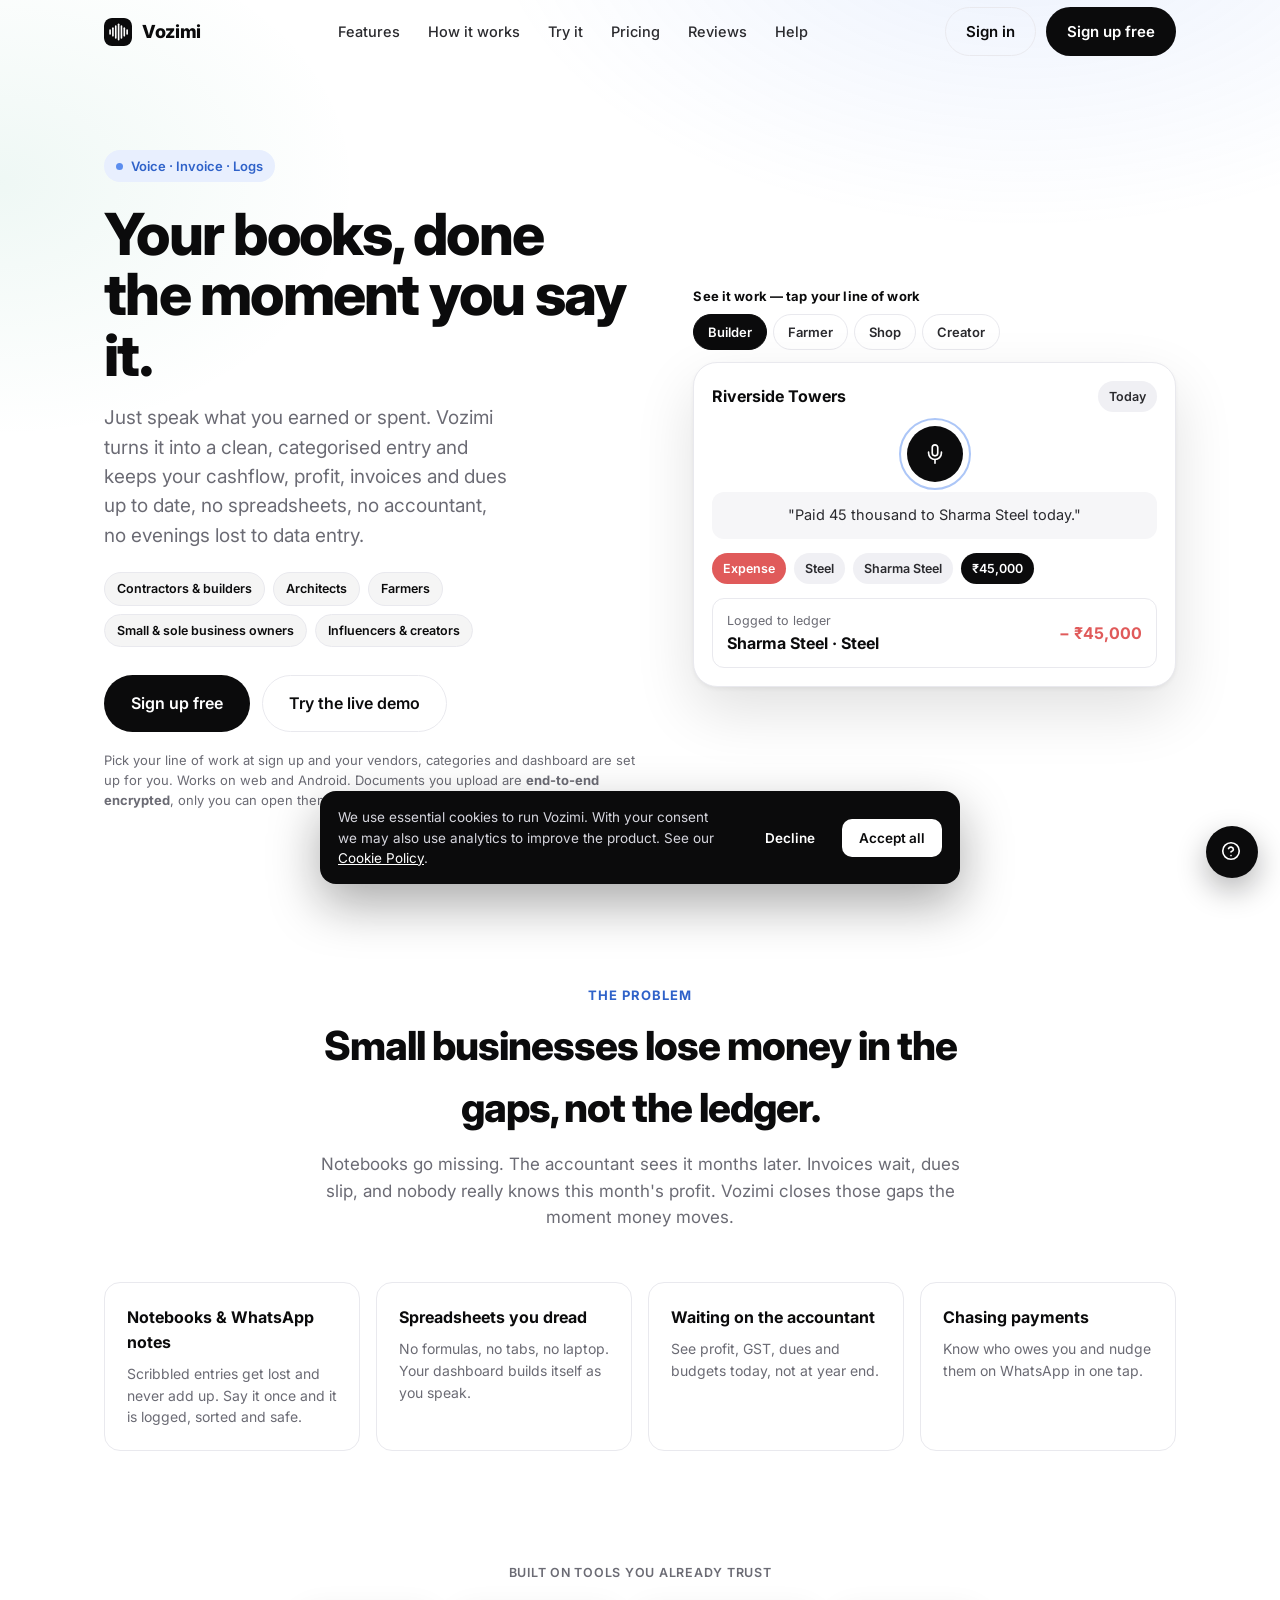
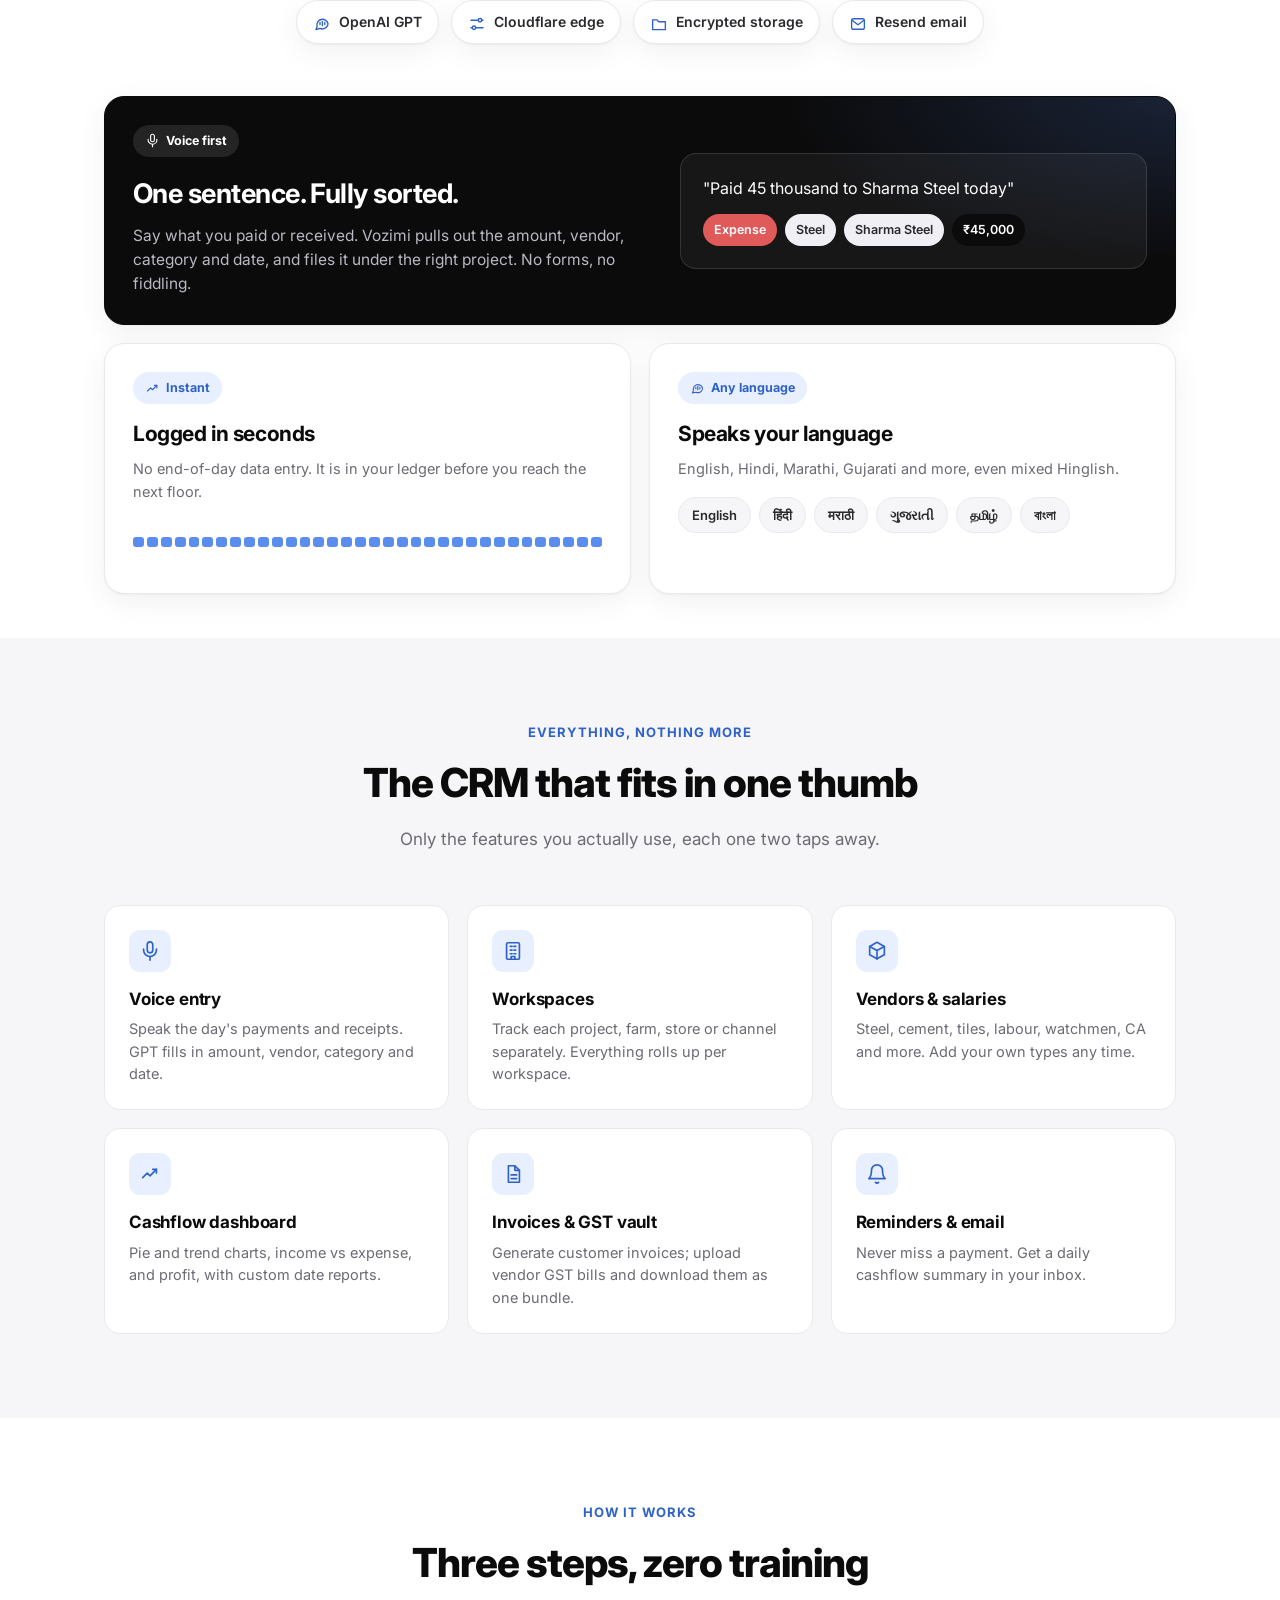
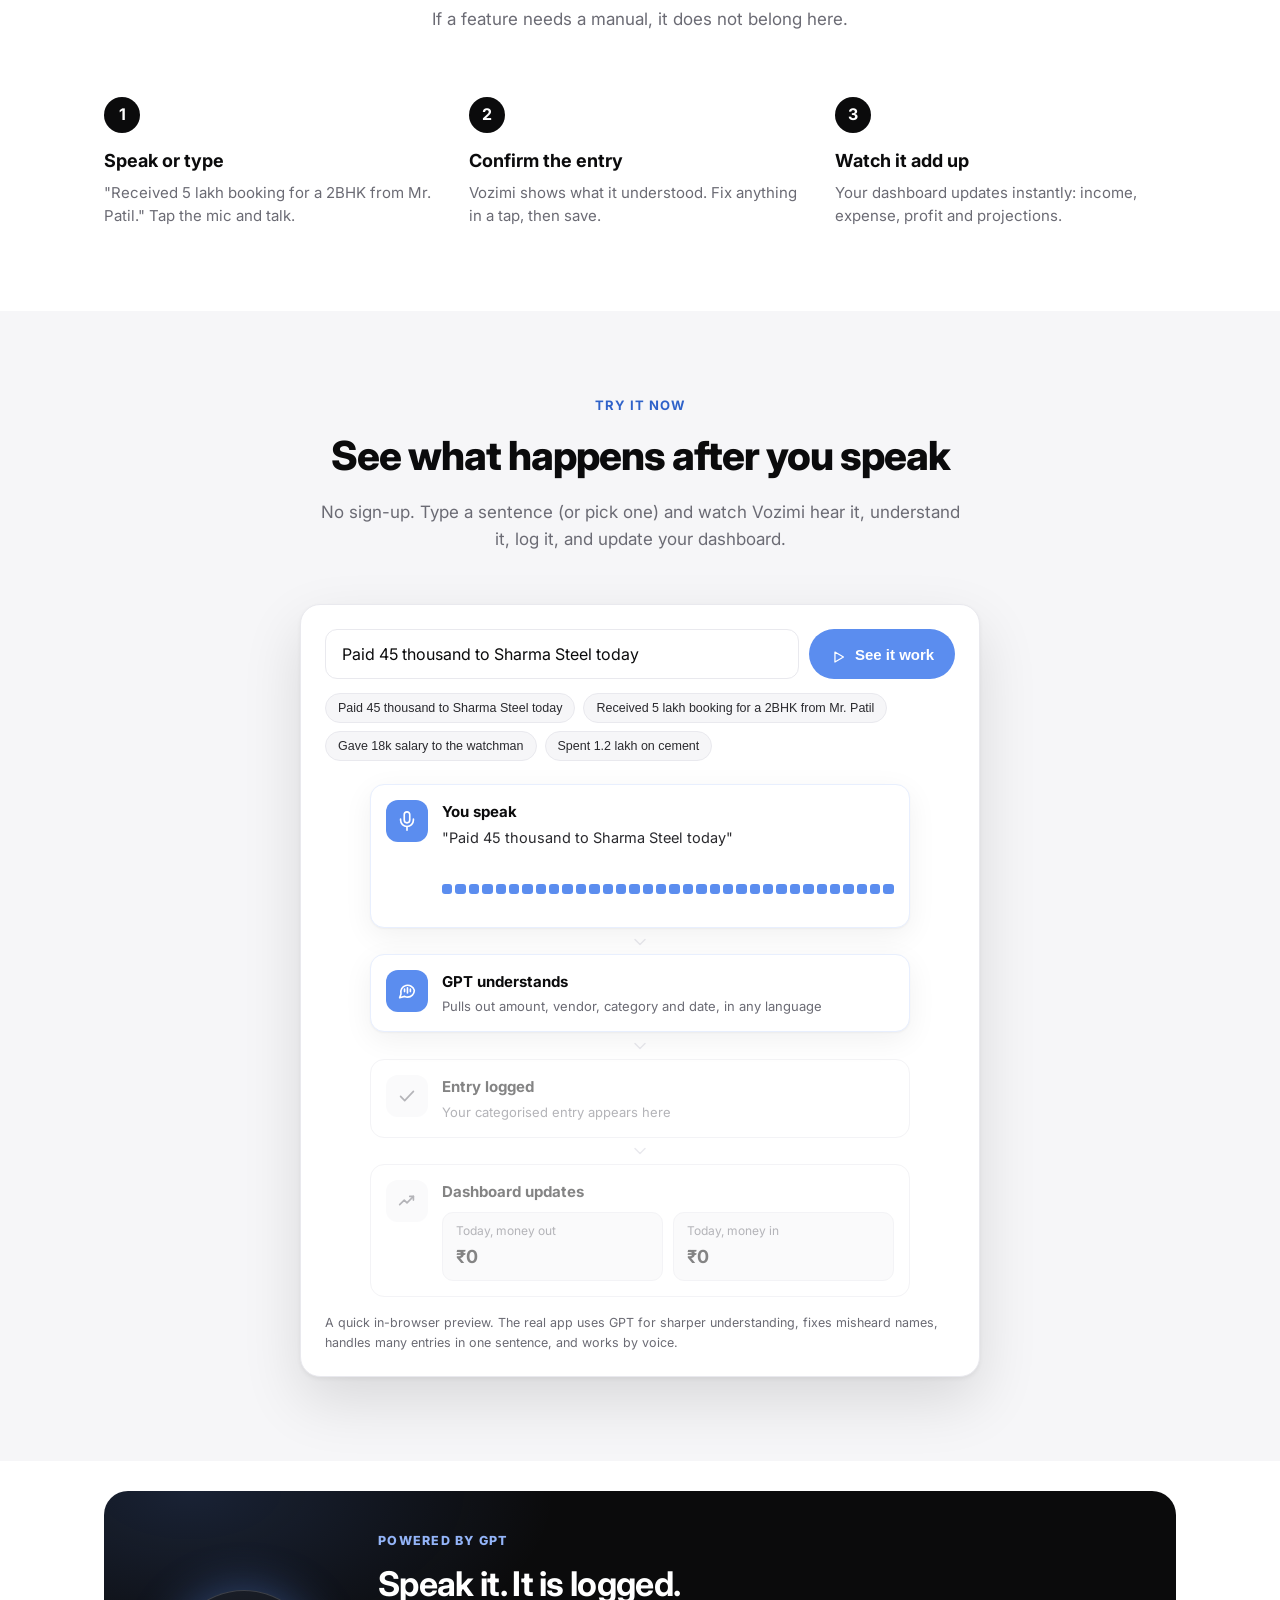
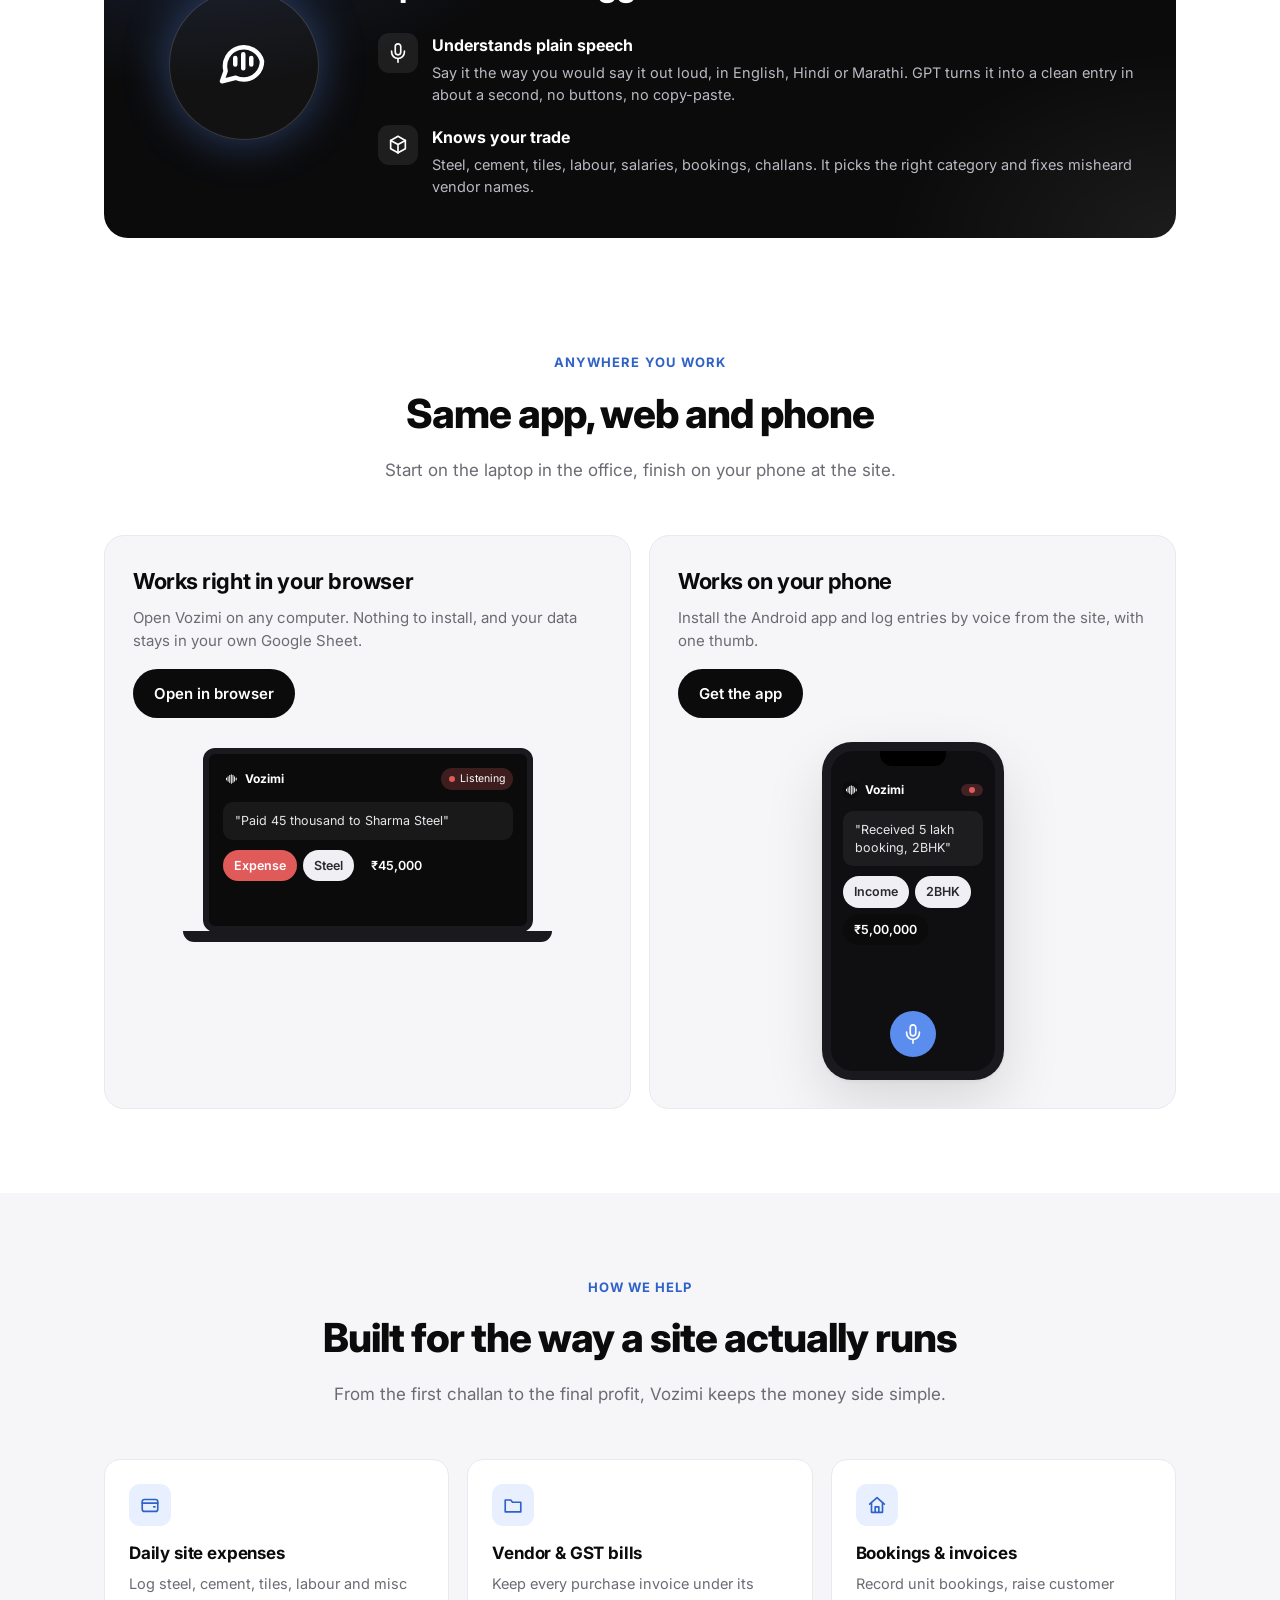
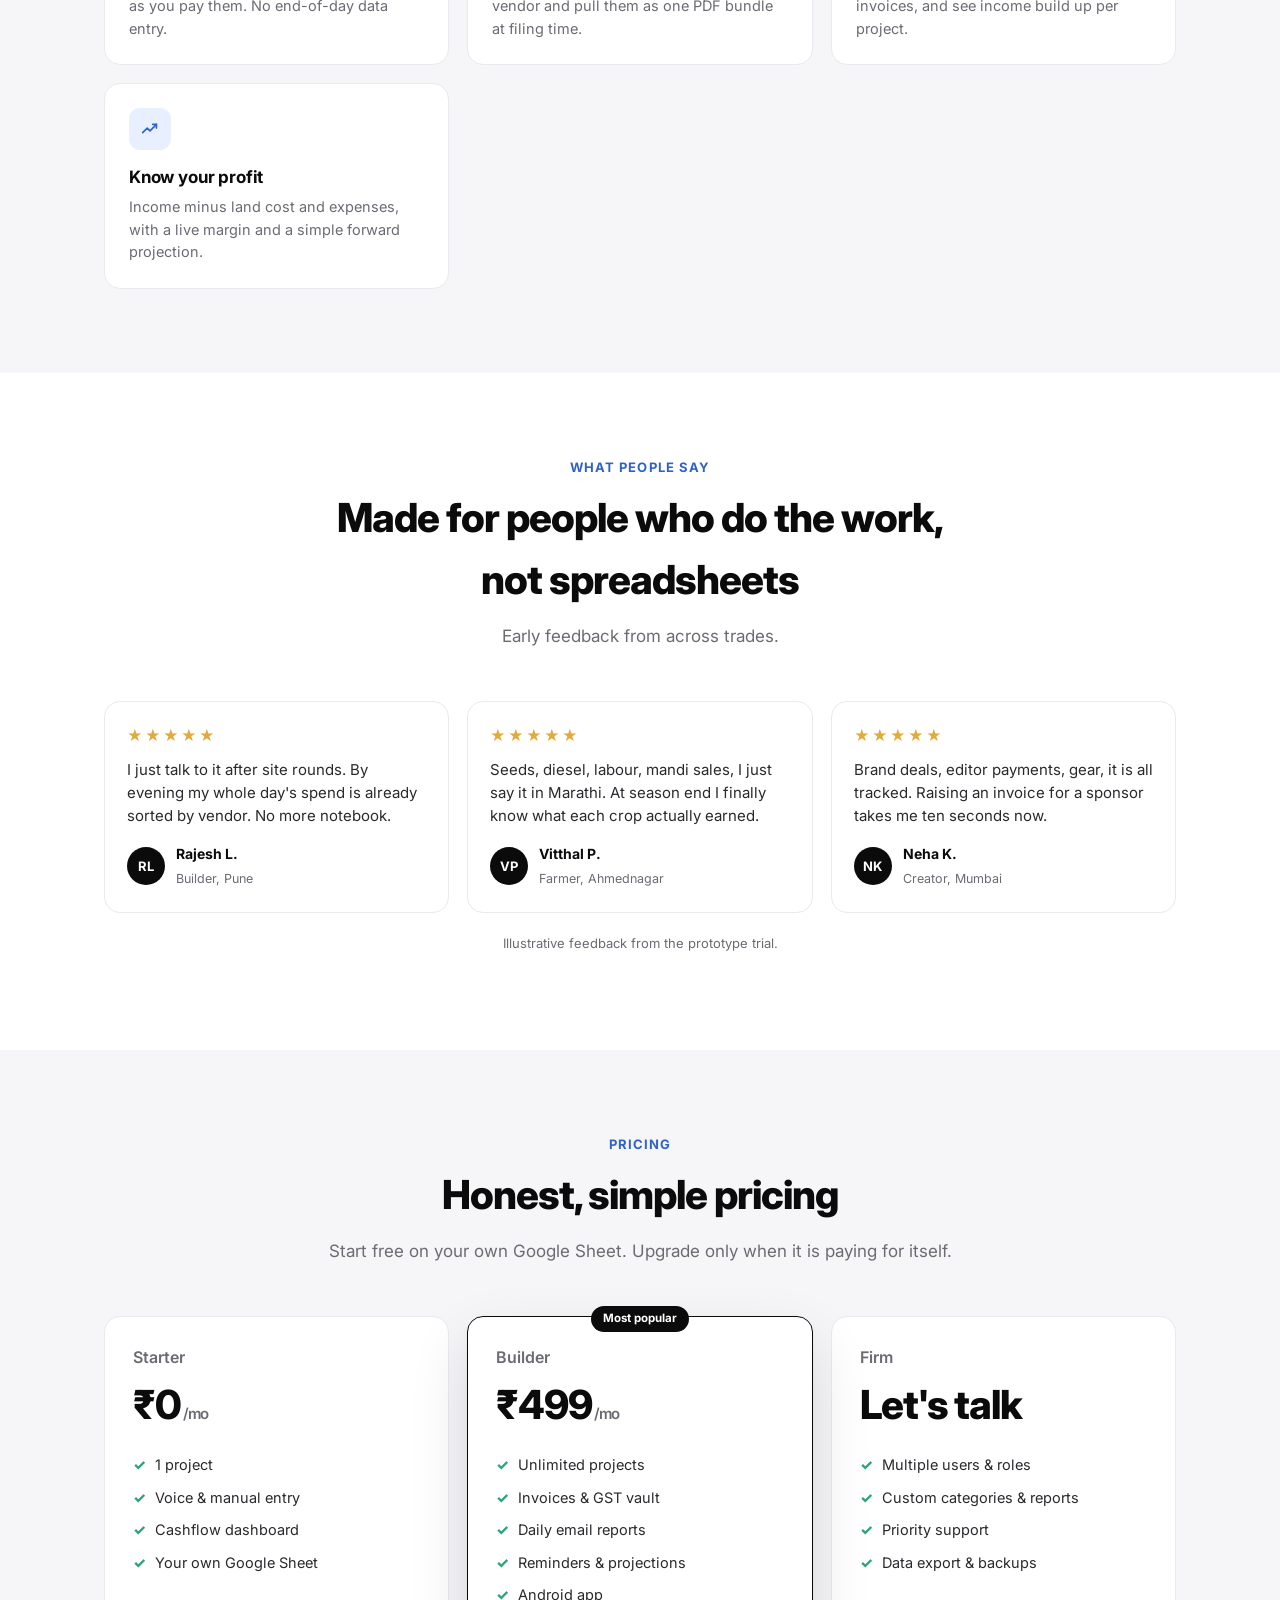
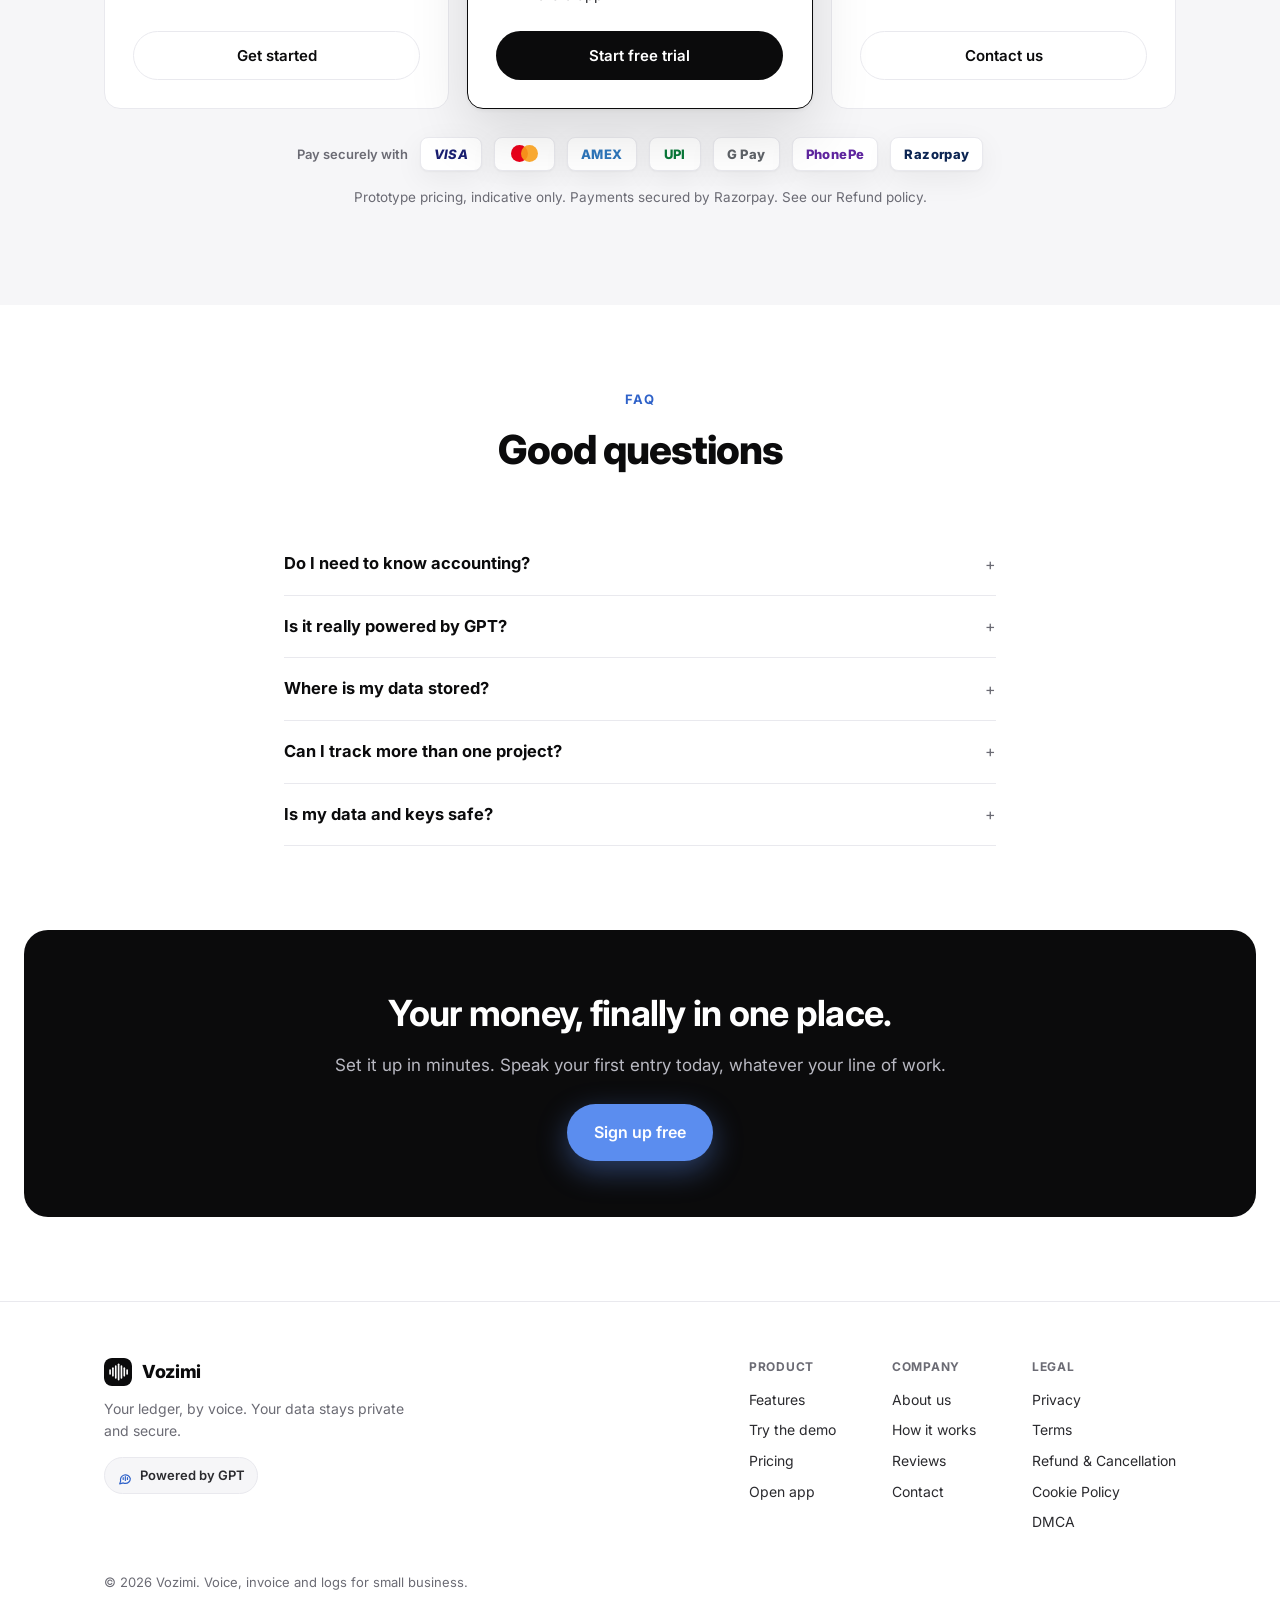
==== index.html @ 18445e09 "Vozimi webapp (initial deploy) Co-Authored-By: Claude Opus 4.8 <noreply@anthropic.com>" ====
<!doctype html>
<html lang="en">
<head>
<meta charset="utf-8"/>
<meta name="viewport" content="width=device-width,initial-scale=1"/>
<title>Vozimi — voice, invoice and logs in one place</title>
<meta name="description" content="Vozimi is the simplest way to run your business books. Just say what you earned or spent and it logs, categorises and charts your cashflow, raises invoices, and tracks dues, for contractors, farmers, shops, creators and any small business. No spreadsheets, no accountant."/>
<meta name="theme-color" content="#0B0B0C"/>
<link rel="icon" href="assets/icons/icon.svg"/>
<link rel="apple-touch-icon" href="assets/icons/icon.svg"/>
<link rel="manifest" href="manifest.webmanifest"/>
<meta property="og:title" content="Vozimi — voice, invoice and logs in one place"/>
<meta property="og:description" content="Just say what you earned or spent. Vozimi keeps your books, raises invoices and tracks dues. Built for small business."/>
<meta property="og:type" content="website"/>
<link rel="preconnect" href="https://fonts.googleapis.com"/>
<link rel="preconnect" href="https://fonts.gstatic.com" crossorigin/>
<link href="https://fonts.googleapis.com/css2?family=Inter:wght@400;500;600;700;800&display=swap" rel="stylesheet"/>
<link rel="stylesheet" href="css/site.css"/>
</head>
<body>

<!-- NAV -->
<header class="nav" id="nav">
  <div class="wrap nav-in">
    <a class="brand" href="#top"><img src="assets/icons/icon.svg" alt=""/> Vozimi</a>
    <nav class="nav-links" id="navLinks">
      <a href="#features">Features</a>
      <a href="#how">How it works</a>
      <a href="#try">Try it</a>
      <a href="#pricing">Pricing</a>
      <a href="#reviews">Reviews</a>
      <a href="contact.html">Help</a>
      <a class="mobile-only" href="app.html">Sign in</a>
      <a class="mobile-only" href="app.html?signup=1">Sign up</a>
    </nav>
    <div class="nav-cta">
      <a class="btn btn-ghost" href="app.html">Sign in</a>
      <a class="btn btn-dark" href="app.html?signup=1">Sign up free</a>
    </div>
    <button class="nav-toggle" id="navToggle" aria-label="Menu"><span></span><span></span><span></span></button>
  </div>
</header>

<main id="top">

<!-- HERO -->
<section class="hero">
  <div class="wrap hero-grid">
    <div class="reveal in">
      <span class="eyebrow"><span class="dot"></span> Voice &middot; Invoice &middot; Logs</span>
      <h1 class="hero-title">Your books, done the moment you say it.</h1>
      <p class="hero-sub">Just speak what you earned or spent. Vozimi turns it into a clean, categorised entry and keeps your cashflow, profit, invoices and dues up to date, no spreadsheets, no accountant, no evenings lost to data entry.</p>
      <ul class="aud-chips" aria-label="Who it is for">
        <li>Contractors &amp; builders</li>
        <li>Architects</li>
        <li>Farmers</li>
        <li>Small &amp; sole business owners</li>
        <li>Influencers &amp; creators</li>
      </ul>
      <div class="hero-cta">
        <a class="btn btn-dark btn-lg" href="app.html?signup=1">Sign up free</a>
        <a class="btn btn-ghost btn-lg" href="#try">Try the live demo</a>
      </div>
      <p class="hero-note">Pick your line of work at sign up and your vendors, categories and dashboard are set up for you. Works on web and Android. Documents you upload are <b>end-to-end encrypted</b>, only you can open them.</p>
    </div>
    <div class="reveal in" data-d="1">
      <p class="demo-cap">See it work &mdash; tap your line of work</p>
      <div class="demo-tabs" id="demoTabs" role="tablist">
        <button class="on" data-dt="builder">Builder</button>
        <button data-dt="farmer">Farmer</button>
        <button data-dt="shop">Shop</button>
        <button data-dt="creator">Creator</button>
      </div>
      <div class="mock">
        <div class="mock-head"><strong id="dmProj">Riverside Towers</strong><span class="chip">Today</span></div>
        <div class="mic" aria-hidden="true" data-ic="mic"></div>
        <div class="said" id="dmSaid">"Paid 45 thousand to Sharma Steel today."</div>
        <div class="chip-row" id="dmChips">
          <span class="chip exp">Expense</span>
          <span class="chip">Steel</span>
          <span class="chip">Sharma Steel</span>
          <span class="chip amt">&#8377;45,000</span>
        </div>
        <div class="entry-card">
          <div><div class="muted" style="font-size:12.5px" id="dmLedger">Logged to ledger</div><b id="dmEntry">Sharma Steel &middot; Steel</b></div>
          <b id="dmAmt" style="color:var(--expense)">&minus; &#8377;45,000</b>
        </div>
      </div>
    </div>
  </div>
</section>

<!-- PROBLEM -->
<section class="problem">
  <div class="wrap">
    <div class="sec-head reveal">
      <div class="kicker">The problem</div>
      <h2>Small businesses lose money in the gaps, not the ledger.</h2>
      <p>Notebooks go missing. The accountant sees it months later. Invoices wait, dues slip, and nobody really knows this month's profit. Vozimi closes those gaps the moment money moves.</p>
    </div>
    <div class="prob-grid reveal" data-d="1">
      <div class="prob-card"><h3>Notebooks &amp; WhatsApp notes</h3><p>Scribbled entries get lost and never add up. Say it once and it is logged, sorted and safe.</p></div>
      <div class="prob-card"><h3>Spreadsheets you dread</h3><p>No formulas, no tabs, no laptop. Your dashboard builds itself as you speak.</p></div>
      <div class="prob-card"><h3>Waiting on the accountant</h3><p>See profit, GST, dues and budgets today, not at year end.</p></div>
      <div class="prob-card"><h3>Chasing payments</h3><p>Know who owes you and nudge them on WhatsApp in one tap.</p></div>
    </div>
  </div>
</section>

<!-- POWERED BY / TRUST -->
<section class="powered">
  <div class="wrap">
    <p class="powered-label reveal">Built on tools you already trust</p>
    <div class="badges reveal" data-d="1">
      <span class="badge"><span data-ic="agent"></span> OpenAI GPT</span>
      <span class="badge"><span data-ic="settings"></span> Cloudflare edge</span>
      <span class="badge"><span data-ic="folder"></span> Encrypted storage</span>
      <span class="badge"><span data-ic="mail"></span> Resend email</span>
    </div>
  </div>
</section>

<!-- SHOWCASE BAND -->
<section class="showcase">
  <div class="wrap">
    <div class="show-grid">
      <article class="show-card show-dark reveal">
        <div class="show-text">
          <span class="show-tag"><span data-ic="mic"></span> Voice first</span>
          <h3>One sentence. Fully sorted.</h3>
          <p>Say what you paid or received. Vozimi pulls out the amount, vendor, category and date, and files it under the right project. No forms, no fiddling.</p>
        </div>
        <div class="show-demo">
          <div class="show-said">"Paid 45 thousand to Sharma Steel today"</div>
          <div class="chip-row">
            <span class="chip exp">Expense</span><span class="chip">Steel</span><span class="chip">Sharma Steel</span><span class="chip amt">&#8377;45,000</span>
          </div>
        </div>
      </article>
      <article class="show-card reveal" data-d="1">
        <span class="show-tag light"><span data-ic="trendUp"></span> Instant</span>
        <h3>Logged in seconds</h3>
        <p>No end-of-day data entry. It is in your ledger before you reach the next floor.</p>
        <div class="wave static" id="showWave"></div>
      </article>
      <article class="show-card reveal" data-d="2">
        <span class="show-tag light"><span data-ic="agent"></span> Any language</span>
        <h3>Speaks your language</h3>
        <p>English, Hindi, Marathi, Gujarati and more, even mixed Hinglish.</p>
        <div class="lang-chips"><span>English</span><span>&#2361;&#2367;&#2306;&#2342;&#2368;</span><span>&#2350;&#2352;&#2366;&#2336;&#2368;</span><span>&#2711;&#2753;&#2716;&#2736;&#2750;&#2724;&#2752;</span><span>&#2980;&#2990;&#3007;&#2996;&#3021;</span><span>&#2476;&#2494;&#2434;&#2482;&#2494;</span></div>
      </article>
    </div>
  </div>
</section>

<!-- FEATURES -->
<section class="features" id="features">
  <div class="wrap">
    <div class="sec-head reveal">
      <div class="kicker">Everything, nothing more</div>
      <h2>The CRM that fits in one thumb</h2>
      <p>Only the features you actually use, each one two taps away.</p>
    </div>
    <div class="feat-grid">
      <div class="feat reveal"><div class="ico" data-ic="mic"></div><h3>Voice entry</h3><p>Speak the day's payments and receipts. GPT fills in amount, vendor, category and date.</p></div>
      <div class="feat reveal" data-d="1"><div class="ico" data-ic="building"></div><h3>Workspaces</h3><p>Track each project, farm, store or channel separately. Everything rolls up per workspace.</p></div>
      <div class="feat reveal" data-d="2"><div class="ico" data-ic="cube"></div><h3>Vendors &amp; salaries</h3><p>Steel, cement, tiles, labour, watchmen, CA and more. Add your own types any time.</p></div>
      <div class="feat reveal"><div class="ico" data-ic="trendUp"></div><h3>Cashflow dashboard</h3><p>Pie and trend charts, income vs expense, and profit, with custom date reports.</p></div>
      <div class="feat reveal" data-d="1"><div class="ico" data-ic="doc"></div><h3>Invoices &amp; GST vault</h3><p>Generate customer invoices; upload vendor GST bills and download them as one bundle.</p></div>
      <div class="feat reveal" data-d="2"><div class="ico" data-ic="bell"></div><h3>Reminders &amp; email</h3><p>Never miss a payment. Get a daily cashflow summary in your inbox.</p></div>
    </div>
  </div>
</section>

<!-- HOW IT WORKS -->
<section id="how">
  <div class="wrap">
    <div class="sec-head reveal">
      <div class="kicker">How it works</div>
      <h2>Three steps, zero training</h2>
      <p>If a feature needs a manual, it does not belong here.</p>
    </div>
    <div class="steps">
      <div class="step reveal"><div class="n">1</div><h3>Speak or type</h3><p>"Received 5 lakh booking for a 2BHK from Mr. Patil." Tap the mic and talk.</p></div>
      <div class="step reveal" data-d="1"><div class="n">2</div><h3>Confirm the entry</h3><p>Vozimi shows what it understood. Fix anything in a tap, then save.</p></div>
      <div class="step reveal" data-d="2"><div class="n">3</div><h3>Watch it add up</h3><p>Your dashboard updates instantly: income, expense, profit and projections.</p></div>
    </div>
  </div>
</section>

<!-- TRY IT (interactive workflow) -->
<section class="tryit" id="try">
  <div class="wrap">
    <div class="sec-head reveal">
      <div class="kicker">Try it now</div>
      <h2>See what happens after you speak</h2>
      <p>No sign-up. Type a sentence (or pick one) and watch Vozimi hear it, understand it, log it, and update your dashboard.</p>
    </div>
    <div class="try-card reveal" data-d="1">
      <div class="try-in">
        <input id="tryInput" type="text" placeholder="e.g. Paid 45 thousand to Sharma Steel today" aria-label="Try a sentence"/>
        <button class="btn btn-accent" id="tryBtn"><span data-ic="play"></span> See it work</button>
      </div>
      <div class="try-samples" id="trySamples">
        <button class="sample">Paid 45 thousand to Sharma Steel today</button>
        <button class="sample">Received 5 lakh booking for a 2BHK from Mr. Patil</button>
        <button class="sample">Gave 18k salary to the watchman</button>
        <button class="sample">Spent 1.2 lakh on cement</button>
      </div>

      <div class="workflow" id="workflow">
        <div class="wf-step" data-s="1">
          <div class="wf-ic" data-ic="mic"></div>
          <div class="wf-body">
            <div class="wf-t">You speak</div>
            <div class="wf-said" id="wfSaid">Tap a sample above, or type your own</div>
            <div class="wave" id="wfWave"></div>
          </div>
        </div>
        <div class="wf-arrow" data-ic="chevronDown"></div>
        <div class="wf-step" data-s="2">
          <div class="wf-ic" data-ic="agent"></div>
          <div class="wf-body">
            <div class="wf-t">GPT understands</div>
            <div class="wf-sub">Pulls out amount, vendor, category and date, in any language</div>
          </div>
        </div>
        <div class="wf-arrow" data-ic="chevronDown"></div>
        <div class="wf-step" data-s="3">
          <div class="wf-ic" data-ic="check"></div>
          <div class="wf-body">
            <div class="wf-t">Entry logged</div>
            <div id="wfEntry" class="wf-entry-empty">Your categorised entry appears here</div>
          </div>
        </div>
        <div class="wf-arrow" data-ic="chevronDown"></div>
        <div class="wf-step" data-s="4">
          <div class="wf-ic" data-ic="trendUp"></div>
          <div class="wf-body">
            <div class="wf-t">Dashboard updates</div>
            <div class="wf-stats">
              <div class="wf-stat"><span>Today, money out</span><b id="wfOut">&#8377;0</b></div>
              <div class="wf-stat"><span>Today, money in</span><b id="wfIn">&#8377;0</b></div>
            </div>
          </div>
        </div>
      </div>

      <p class="try-note">A quick in-browser preview. The real app uses GPT for sharper understanding, fixes misheard names, handles many entries in one sentence, and works by voice.</p>
    </div>
  </div>
</section>

<!-- POWERED BY GPT (dark band) -->
<section class="gptband">
  <div class="wrap">
    <div class="gpt-card reveal">
      <div class="gpt-logo"><span data-ic="agent"></span></div>
      <div class="gpt-content">
        <div class="gpt-kicker">Powered by GPT</div>
        <h2>Speak it. It is logged.</h2>
        <div class="gpt-rows">
          <div class="gpt-row"><div class="gpt-ic" data-ic="mic"></div><div><b>Understands plain speech</b><p>Say it the way you would say it out loud, in English, Hindi or Marathi. GPT turns it into a clean entry in about a second, no buttons, no copy-paste.</p></div></div>
          <div class="gpt-row"><div class="gpt-ic" data-ic="cube"></div><div><b>Knows your trade</b><p>Steel, cement, tiles, labour, salaries, bookings, challans. It picks the right category and fixes misheard vendor names.</p></div></div>
        </div>
      </div>
    </div>
  </div>
</section>

<!-- WORKS ON BROWSER / PHONE -->
<section>
  <div class="wrap">
    <div class="sec-head reveal">
      <div class="kicker">Anywhere you work</div>
      <h2>Same app, web and phone</h2>
      <p>Start on the laptop in the office, finish on your phone at the site.</p>
    </div>
    <div class="devices">
      <article class="dev-card reveal">
        <div class="dev-text">
          <h3>Works right in your browser</h3>
          <p>Open Vozimi on any computer. Nothing to install, and your data stays in your own Google Sheet.</p>
          <a class="btn btn-dark" href="app.html">Open in browser</a>
        </div>
        <div class="dev-visual">
          <div class="laptop">
            <div class="laptop-screen">
              <div class="mini-top"><span class="mini-brand"><img src="assets/icons/icon.svg" alt=""/> Vozimi</span><span class="mini-chip rec"><i></i> Listening</span></div>
              <div class="mini-said">"Paid 45 thousand to Sharma Steel"</div>
              <div class="mini-chips"><span class="chip exp">Expense</span><span class="chip">Steel</span><span class="chip amt">&#8377;45,000</span></div>
            </div>
            <div class="laptop-base"></div>
          </div>
        </div>
      </article>
      <article class="dev-card reveal" data-d="1">
        <div class="dev-text">
          <h3>Works on your phone</h3>
          <p>Install the Android app and log entries by voice from the site, with one thumb.</p>
          <a class="btn btn-dark" href="app.html">Get the app</a>
        </div>
        <div class="dev-visual">
          <div class="phone">
            <div class="phone-notch"></div>
            <div class="phone-screen">
              <div class="mini-top"><span class="mini-brand"><img src="assets/icons/icon.svg" alt=""/> Vozimi</span><span class="mini-chip rec"><i></i></span></div>
              <div class="mini-said">"Received 5 lakh booking, 2BHK"</div>
              <div class="mini-chips"><span class="chip">Income</span><span class="chip">2BHK</span><span class="chip amt">&#8377;5,00,000</span></div>
              <div class="phone-mic" data-ic="mic"></div>
            </div>
          </div>
        </div>
      </article>
    </div>
  </div>
</section>

<!-- HOW WE CAN HELP -->
<section class="features" id="help">
  <div class="wrap">
    <div class="sec-head reveal">
      <div class="kicker">How we help</div>
      <h2>Built for the way a site actually runs</h2>
      <p>From the first challan to the final profit, Vozimi keeps the money side simple.</p>
    </div>
    <div class="feat-grid">
      <div class="feat reveal"><div class="ico" data-ic="wallet"></div><h3>Daily site expenses</h3><p>Log steel, cement, tiles, labour and misc as you pay them. No end-of-day data entry.</p></div>
      <div class="feat reveal" data-d="1"><div class="ico" data-ic="folder"></div><h3>Vendor &amp; GST bills</h3><p>Keep every purchase invoice under its vendor and pull them as one PDF bundle at filing time.</p></div>
      <div class="feat reveal" data-d="2"><div class="ico" data-ic="home"></div><h3>Bookings &amp; invoices</h3><p>Record unit bookings, raise customer invoices, and see income build up per project.</p></div>
      <div class="feat reveal"><div class="ico" data-ic="trendUp"></div><h3>Know your profit</h3><p>Income minus land cost and expenses, with a live margin and a simple forward projection.</p></div>
    </div>
  </div>
</section>

<!-- REVIEWS -->
<section id="reviews">
  <div class="wrap">
    <div class="sec-head reveal">
      <div class="kicker">What people say</div>
      <h2>Made for people who do the work, not spreadsheets</h2>
      <p>Early feedback from across trades.</p>
    </div>
    <div class="reviews">
      <figure class="review reveal">
        <div class="stars" aria-label="5 out of 5">&#9733;&#9733;&#9733;&#9733;&#9733;</div>
        <blockquote>I just talk to it after site rounds. By evening my whole day's spend is already sorted by vendor. No more notebook.</blockquote>
        <figcaption><span class="av">RL</span><span><b>Rajesh L.</b><small>Builder, Pune</small></span></figcaption>
      </figure>
      <figure class="review reveal" data-d="1">
        <div class="stars" aria-label="5 out of 5">&#9733;&#9733;&#9733;&#9733;&#9733;</div>
        <blockquote>Seeds, diesel, labour, mandi sales, I just say it in Marathi. At season end I finally know what each crop actually earned.</blockquote>
        <figcaption><span class="av">VP</span><span><b>Vitthal P.</b><small>Farmer, Ahmednagar</small></span></figcaption>
      </figure>
      <figure class="review reveal" data-d="2">
        <div class="stars" aria-label="5 out of 5">&#9733;&#9733;&#9733;&#9733;&#9733;</div>
        <blockquote>Brand deals, editor payments, gear, it is all tracked. Raising an invoice for a sponsor takes me ten seconds now.</blockquote>
        <figcaption><span class="av">NK</span><span><b>Neha K.</b><small>Creator, Mumbai</small></span></figcaption>
      </figure>
    </div>
    <p class="center muted" style="margin-top:20px;font-size:13px">Illustrative feedback from the prototype trial.</p>
  </div>
</section>

<!-- PRICING -->
<section class="pricing" id="pricing">
  <div class="wrap">
    <div class="sec-head reveal">
      <div class="kicker">Pricing</div>
      <h2>Honest, simple pricing</h2>
      <p>Start free on your own Google Sheet. Upgrade only when it is paying for itself.</p>
    </div>
    <div class="price-grid">
      <div class="plan reveal">
        <h3>Starter</h3>
        <div class="amt">&#8377;0<small> /mo</small></div>
        <ul><li>1 project</li><li>Voice &amp; manual entry</li><li>Cashflow dashboard</li><li>Your own Google Sheet</li></ul>
        <a class="btn btn-ghost" href="app.html">Get started</a>
      </div>
      <div class="plan featured reveal" data-d="1">
        <h3>Builder</h3>
        <div class="amt">&#8377;499<small> /mo</small></div>
        <ul><li>Unlimited projects</li><li>Invoices &amp; GST vault</li><li>Daily email reports</li><li>Reminders &amp; projections</li><li>Android app</li></ul>
        <a class="btn btn-dark" href="app.html">Start free trial</a>
      </div>
      <div class="plan reveal" data-d="2">
        <h3>Firm</h3>
        <div class="amt">Let's talk</div>
        <ul><li>Multiple users &amp; roles</li><li>Custom categories &amp; reports</li><li>Priority support</li><li>Data export &amp; backups</li></ul>
        <a class="btn btn-ghost" href="#contact">Contact us</a>
      </div>
    </div>
    <div class="pay-strip reveal">
      <span class="pay-label">Pay securely with</span>
      <span class="pay-badge pb-visa">VISA</span>
      <span class="pay-badge pb-mc"><i></i><i></i></span>
      <span class="pay-badge pb-amex">AMEX</span>
      <span class="pay-badge pb-upi">UPI</span>
      <span class="pay-badge pb-gpay">G&nbsp;Pay</span>
      <span class="pay-badge pb-ppe">PhonePe</span>
      <span class="pay-badge pb-rzp">Razorpay</span>
    </div>
    <p class="center muted" style="margin-top:16px;font-size:13.5px">Prototype pricing, indicative only. Payments secured by Razorpay. See our <a href="refund.html">Refund policy</a>.</p>
  </div>
</section>

<!-- FAQ -->
<section id="faq">
  <div class="wrap" style="max-width:760px">
    <div class="sec-head reveal"><div class="kicker">FAQ</div><h2>Good questions</h2></div>
    <div id="faqList"></div>
  </div>
</section>

<!-- CTA -->
<section id="contact" style="padding-top:0">
  <div class="cta-band reveal">
    <h2>Your money, finally in one place.</h2>
    <p>Set it up in minutes. Speak your first entry today, whatever your line of work.</p>
    <a class="btn btn-accent btn-lg" href="app.html?signup=1">Sign up free</a>
  </div>
</section>

</main>

<!-- FOOTER -->
<footer>
  <div class="wrap">
    <div class="foot-top">
      <div class="foot-brandcol">
        <a class="brand" href="#top"><img src="assets/icons/icon.svg" alt=""/> Vozimi</a>
        <p class="muted" style="max-width:34ch;margin:12px 0 0;font-size:14px">Your ledger, by voice. Your data stays private and secure.</p>
        <p class="powered-foot"><span data-ic="agent"></span> Powered by GPT</p>
      </div>
      <div class="foot-cols">
        <div class="foot-col">
          <h4>Product</h4>
          <a href="#features">Features</a>
          <a href="#try">Try the demo</a>
          <a href="#pricing">Pricing</a>
          <a href="app.html">Open app</a>
        </div>
        <div class="foot-col">
          <h4>Company</h4>
          <a href="about.html">About us</a>
          <a href="#how">How it works</a>
          <a href="#reviews">Reviews</a>
          <a href="contact.html">Contact</a>
        </div>
        <div class="foot-col">
          <h4>Legal</h4>
          <a href="privacy.html">Privacy</a>
          <a href="terms.html">Terms</a>
          <a href="refund.html">Refund &amp; Cancellation</a>
          <a href="cookies.html">Cookie Policy</a>
          <a href="dmca.html">DMCA</a>
        </div>
      </div>
    </div>
    <div class="copy">&copy; <span id="yr"></span> Vozimi. Voice, invoice and logs for small business.</div>
  </div>
</footer>

<a class="help-fab" href="contact.html" aria-label="Help and support" title="Help & Support"><span data-ic="help"></span></a>

<script src="js/config.js"></script>
<script src="js/icons.js"></script>
<script src="js/consent.js"></script>
<script src="js/site.js"></script>
<script>
/* Multi-profession demo swapper for the hero mock. */
(function(){
  var D={
    builder:{proj:'Riverside Towers',said:'"Paid 45 thousand to Sharma Steel today."',chips:[['exp','Expense'],['','Steel'],['','Sharma Steel'],['amt','₹45,000']],ledger:'Logged to ledger',entry:'Sharma Steel · Steel',amt:'− ₹45,000',out:true},
    farmer:{proj:'North Field',said:'"Paid 8 thousand for seeds today."',chips:[['exp','Expense'],['','Seeds'],['','Agro Seeds'],['amt','₹8,000']],ledger:'Logged to ledger',entry:'Agro Seeds · Seeds',amt:'− ₹8,000',out:true},
    shop:{proj:'My Store',said:'"Sold goods for 12 thousand today."',chips:[['inc','Income'],['','Sales'],['','Counter'],['amt','₹12,000']],ledger:'Logged to ledger',entry:'Daily sales',amt:'+ ₹12,000',out:false},
    creator:{proj:'My Channel',said:'"Received 50 thousand brand deal today."',chips:[['inc','Income'],['','Brand Deal'],['','Sponsor'],['amt','₹50,000']],ledger:'Logged to ledger',entry:'Brand deal',amt:'+ ₹50,000',out:false}
  };
  var tabs=document.getElementById('demoTabs');if(!tabs)return;
  function set(k){var d=D[k];if(!d)return;
    document.getElementById('dmProj').textContent=d.proj;
    document.getElementById('dmSaid').textContent=d.said;
    document.getElementById('dmChips').innerHTML=d.chips.map(function(c){return '<span class="chip'+(c[0]?' '+c[0]:'')+'">'+c[1]+'</span>';}).join('');
    document.getElementById('dmEntry').textContent=d.entry;
    var a=document.getElementById('dmAmt');a.textContent=d.amt;a.style.color='var(--'+(d.out?'expense':'income')+')';
  }
  tabs.addEventListener('click',function(e){var b=e.target.closest('button');if(!b)return;
    Array.prototype.forEach.call(tabs.children,function(x){x.classList.toggle('on',x===b);});set(b.getAttribute('data-dt'));});
})();
</script>
</body>
</html>
---- css/site.css ----
/* Vozimi — marketing site. Black & white, sleek, soft accents, smooth motion. */
:root{
  --ink:#0B0B0C; --ink2:#2A2A2E; --muted:#6B6B74; --line:#E9E9EE;
  --surface:#FFFFFF; --surface2:#F6F6F8; --surface3:#F0F0F4;
  --accent:#5B8DEF; --accent-ink:#2F62C9; --accent-soft:#E8EFFE;
  --income:#2FA37C; --expense:#E05A5A;
  --radius:16px; --radius-sm:10px;
  --shadow:0 1px 2px rgba(11,11,12,.04),0 8px 30px rgba(11,11,12,.06);
  --shadow-lg:0 2px 4px rgba(11,11,12,.05),0 24px 60px rgba(11,11,12,.12);
  --ease:cubic-bezier(.22,.61,.36,1);
  --maxw:1120px;
}
*{box-sizing:border-box}
html{scroll-behavior:smooth}
body{
  margin:0;background:var(--surface);color:var(--ink);
  font-family:'Inter',-apple-system,BlinkMacSystemFont,'Segoe UI',Roboto,Helvetica,Arial,sans-serif;
  line-height:1.55;-webkit-font-smoothing:antialiased;text-rendering:optimizeLegibility;
}
a{color:inherit;text-decoration:none}
img,svg{display:block;max-width:100%}
.wrap{max-width:var(--maxw);margin:0 auto;padding:0 24px}
.muted{color:var(--muted)}
.center{text-align:center}

/* buttons */
.btn{display:inline-flex;align-items:center;gap:8px;font-weight:600;font-size:15px;
  padding:12px 20px;border-radius:999px;border:1px solid transparent;cursor:pointer;
  transition:transform .18s var(--ease),background .18s var(--ease),box-shadow .18s var(--ease),border-color .18s var(--ease);
  will-change:transform}
.btn:active{transform:translateY(1px)}
.btn-dark{background:var(--ink);color:#fff}
.btn-dark:hover{background:#000;box-shadow:var(--shadow);transform:translateY(-1px)}
.btn-ghost{background:transparent;border-color:var(--line);color:var(--ink)}
.btn-ghost:hover{background:var(--surface2);transform:translateY(-1px)}
.btn-accent{background:var(--accent);color:#fff}
.btn-accent:hover{background:var(--accent-ink);transform:translateY(-1px);box-shadow:0 10px 24px rgba(91,141,239,.3)}
.btn-lg{padding:15px 26px;font-size:16px}

/* nav */
.nav{position:fixed;top:0;left:0;right:0;z-index:50;transition:background .3s var(--ease),box-shadow .3s var(--ease),border-color .3s var(--ease);
  border-bottom:1px solid transparent}
.nav.scrolled{background:rgba(255,255,255,.8);backdrop-filter:saturate(180%) blur(14px);border-color:var(--line)}
.nav-in{display:flex;align-items:center;justify-content:space-between;height:64px}
.brand{display:flex;align-items:center;gap:10px;font-weight:800;letter-spacing:-.02em;font-size:18px}
.brand img{width:28px;height:28px;border-radius:8px}
.nav-links{display:flex;align-items:center;gap:28px}
.nav-links a{font-size:14.5px;color:var(--ink2);font-weight:500;transition:color .18s var(--ease)}
.nav-links a:hover{color:var(--ink)}
.nav-cta{display:flex;align-items:center;gap:10px}
.nav-toggle{display:none;background:none;border:0;cursor:pointer;padding:8px}
.nav-toggle span{display:block;width:22px;height:2px;background:var(--ink);margin:4px 0;transition:.25s var(--ease)}

/* hero */
.hero{padding:150px 0 90px;position:relative;overflow:hidden}
.hero:before{content:"";position:absolute;inset:0;background:
  radial-gradient(60% 50% at 80% -10%,rgba(91,141,239,.12),transparent 70%),
  radial-gradient(40% 40% at 0% 20%,rgba(47,163,124,.08),transparent 70%);pointer-events:none}
.hero-grid{display:grid;grid-template-columns:1.05fr .95fr;gap:56px;align-items:center;position:relative}
.eyebrow{display:inline-flex;align-items:center;gap:8px;font-size:13px;font-weight:600;color:var(--accent-ink);
  background:var(--accent-soft);padding:6px 12px;border-radius:999px;margin-bottom:22px}
.eyebrow .dot{width:7px;height:7px;border-radius:50%;background:var(--accent)}
h1.hero-title{font-size:clamp(34px,5vw,58px);line-height:1.04;letter-spacing:-.03em;margin:0 0 18px;font-weight:800}
.hero-sub{font-size:19px;color:var(--muted);max-width:34ch;margin:0 0 22px}
.aud-chips{list-style:none;display:flex;flex-wrap:wrap;gap:8px;padding:0;margin:0 0 28px}
.aud-chips li{font-size:12.5px;font-weight:600;color:var(--ink);background:var(--card-2,rgba(0,0,0,.04));border:1px solid var(--line);border-radius:999px;padding:6px 12px}
.hero-cta{display:flex;gap:12px;flex-wrap:wrap}
.hero-note{margin-top:18px;font-size:13px;color:var(--muted)}

/* phone/card mock */
.mock{background:var(--surface);border:1px solid var(--line);border-radius:24px;box-shadow:var(--shadow-lg);
  padding:18px;transform:translateY(0)}
.mock-head{display:flex;align-items:center;justify-content:space-between;margin-bottom:14px}
.mic{width:56px;height:56px;border-radius:50%;background:var(--ink);color:#fff;display:flex;align-items:center;justify-content:center;margin:6px auto 10px;position:relative}
.mic:after{content:"";position:absolute;inset:-8px;border-radius:50%;border:2px solid var(--accent);opacity:.5;animation:pulse 2s infinite}
@keyframes pulse{0%{transform:scale(.9);opacity:.6}70%{transform:scale(1.25);opacity:0}100%{opacity:0}}
.said{background:var(--surface2);border-radius:12px;padding:12px 14px;font-size:14.5px;color:var(--ink2);text-align:center;min-height:44px}
.chip-row{display:flex;gap:8px;flex-wrap:wrap;margin-top:14px}
.chip{font-size:12.5px;font-weight:600;padding:6px 11px;border-radius:999px;background:var(--surface3);color:var(--ink2)}
.chip.exp{background:var(--expense);color:#fff}
.chip.inc{background:var(--income,#1f9d6b);color:#fff}
.chip.amt{background:var(--ink);color:#fff}
.demo-cap{font-size:13px;font-weight:700;color:var(--ink);margin:0 0 8px;letter-spacing:.01em}
.problem{padding:72px 0}
.prob-grid{display:grid;grid-template-columns:repeat(4,1fr);gap:16px;margin-top:36px}
.prob-card{background:var(--surface);border:1px solid var(--line);border-radius:16px;padding:22px}
.prob-card h3{font-size:16px;margin:0 0 8px}
.prob-card p{font-size:14px;color:var(--muted);margin:0;line-height:1.55}
@media(max-width:900px){.prob-grid{grid-template-columns:repeat(2,1fr)}}
@media(max-width:560px){.prob-grid{grid-template-columns:1fr}.problem{padding:48px 0}}
.demo-tabs{display:flex;gap:6px;margin-bottom:12px;flex-wrap:wrap}
@media(max-width:760px){.hero-grid .reveal.in[data-d="1"]{order:-1;margin-bottom:8px}}
.demo-tabs button{font:inherit;font-size:13px;font-weight:600;padding:7px 14px;border-radius:999px;border:1px solid var(--line);background:var(--surface);color:var(--ink2,#2A2A2E);cursor:pointer;transition:all .15s}
.demo-tabs button:hover{border-color:var(--ink)}
.demo-tabs button.on{background:var(--ink);color:#fff;border-color:var(--ink)}
.entry-card{display:flex;align-items:center;justify-content:space-between;margin-top:14px;padding:12px 14px;border:1px solid var(--line);border-radius:12px}
.entry-card b{font-size:16px}

/* sections */
section{padding:84px 0}
.sec-head{max-width:640px;margin:0 auto 52px;text-align:center}
.sec-head .kicker{font-size:13px;font-weight:700;letter-spacing:.08em;text-transform:uppercase;color:var(--accent-ink)}
.sec-head h2{font-size:clamp(28px,3.4vw,40px);letter-spacing:-.025em;margin:10px 0 12px;font-weight:800}
.sec-head p{font-size:17px;color:var(--muted);margin:0}

.features{background:var(--surface2)}
.feat-grid{display:grid;grid-template-columns:repeat(3,1fr);gap:18px}
.feat{background:var(--surface);border:1px solid var(--line);border-radius:var(--radius);padding:24px;
  transition:transform .25s var(--ease),box-shadow .25s var(--ease)}
.feat:hover{transform:translateY(-4px);box-shadow:var(--shadow)}
.feat .ico{width:42px;height:42px;border-radius:11px;background:var(--accent-soft);color:var(--accent-ink);
  display:flex;align-items:center;justify-content:center;font-size:20px;margin-bottom:14px}
.feat h3{margin:0 0 6px;font-size:17px;letter-spacing:-.01em}
.feat p{margin:0;font-size:14.5px;color:var(--muted)}

/* how it works */
.steps{display:grid;grid-template-columns:repeat(3,1fr);gap:24px;counter-reset:step}
.step{position:relative;padding-top:12px}
.step .n{width:36px;height:36px;border-radius:50%;background:var(--ink);color:#fff;display:flex;align-items:center;justify-content:center;font-weight:700;margin-bottom:14px}
.step h3{margin:0 0 6px;font-size:18px}
.step p{margin:0;color:var(--muted);font-size:15px}

/* pricing */
.pricing{background:var(--surface2)}
.price-grid{display:grid;grid-template-columns:repeat(3,1fr);gap:18px;align-items:stretch}
.plan{background:var(--surface);border:1px solid var(--line);border-radius:var(--radius);padding:28px;display:flex;flex-direction:column;
  transition:transform .25s var(--ease),box-shadow .25s var(--ease)}
.plan:hover{transform:translateY(-4px);box-shadow:var(--shadow)}
.plan.featured{border-color:var(--ink);box-shadow:var(--shadow-lg);position:relative}
.plan.featured:before{content:"Most popular";position:absolute;top:-11px;left:50%;transform:translateX(-50%);
  background:var(--ink);color:#fff;font-size:11.5px;font-weight:700;padding:4px 12px;border-radius:999px}
.plan h3{margin:0 0 4px;font-size:16px;color:var(--muted);font-weight:600}
.plan .amt{font-size:40px;font-weight:800;letter-spacing:-.03em}
.plan .amt small{font-size:15px;font-weight:600;color:var(--muted)}
.plan ul{list-style:none;padding:0;margin:18px 0 24px;display:flex;flex-direction:column;gap:10px}
.plan li{font-size:14.5px;display:flex;gap:9px;align-items:flex-start;color:var(--ink2)}
.plan li:before{content:"✓";color:var(--income);font-weight:800}
.plan .btn{margin-top:auto;justify-content:center}

/* cta band */
.cta-band{background:var(--ink);color:#fff;border-radius:24px;padding:56px;text-align:center;margin:0 24px}
.cta-band h2{font-size:clamp(26px,3vw,36px);margin:0 0 10px;letter-spacing:-.02em}
.cta-band p{color:#b9b9c2;margin:0 0 26px;font-size:17px}
.cta-band .btn-accent{box-shadow:0 10px 30px rgba(91,141,239,.4)}

/* footer */
footer{padding:56px 0 40px;border-top:1px solid var(--line)}
.foot-grid{display:flex;justify-content:space-between;flex-wrap:wrap;gap:24px;align-items:flex-start}
.foot-links{display:flex;gap:28px;flex-wrap:wrap}
.foot-links a{font-size:14px;color:var(--muted)}
.foot-links a:hover{color:var(--ink)}
.copy{margin-top:30px;font-size:13px;color:var(--muted)}

/* scroll reveal */
.reveal{opacity:0;transform:translateY(22px);transition:opacity .7s var(--ease),transform .7s var(--ease)}
.reveal.in{opacity:1;transform:none}
.reveal[data-d="1"]{transition-delay:.08s}
.reveal[data-d="2"]{transition-delay:.16s}
.reveal[data-d="3"]{transition-delay:.24s}

@media (max-width:900px){
  .hero-grid,.feat-grid,.steps,.price-grid{grid-template-columns:1fr}
  .hero{padding:120px 0 60px}
  .nav-links,.nav-cta .btn-ghost{display:none}
  .nav-toggle{display:block}
  .nav.open .nav-links{display:flex;position:absolute;top:64px;left:0;right:0;flex-direction:column;align-items:stretch;
    gap:0;background:var(--surface);border-bottom:1px solid var(--line);padding:6px 20px 14px;box-shadow:0 20px 44px rgba(11,11,12,.12)}
  .nav.open .nav-links a{padding:15px 4px;font-size:16px;font-weight:600;text-align:left;border-bottom:1px solid var(--line);color:var(--ink)}
  .nav.open .nav-links a:last-child{border-bottom:0;color:var(--accent-ink);font-weight:700}
  .cta-band{padding:40px 22px}
}
@media (prefers-reduced-motion:reduce){
  *{animation:none!important}
  .reveal{opacity:1;transform:none;transition:none}
  html{scroll-behavior:auto}
}

/* ============ v2 marketing sections ============ */
.mobile-only{display:none}
.nav .ic{width:22px;height:22px}

/* powered-by / badges */
.powered{padding:40px 0 8px}
.powered-label{text-align:center;color:var(--muted);font-size:12.5px;font-weight:600;letter-spacing:.06em;text-transform:uppercase;margin:0 0 18px}
.badges{display:flex;flex-wrap:wrap;gap:12px;justify-content:center}
.badge{display:inline-flex;align-items:center;gap:8px;font-size:14px;font-weight:600;color:var(--ink2);background:var(--surface);border:1px solid var(--line);padding:10px 16px;border-radius:999px;box-shadow:var(--shadow)}
.badge svg,.badge [data-ic]{width:18px;height:18px;color:var(--accent-ink);display:inline-flex}

/* try it */
.tryit{background:var(--surface2)}
.try-card{max-width:680px;margin:0 auto;background:var(--surface);border:1px solid var(--line);border-radius:20px;padding:24px;box-shadow:var(--shadow-lg)}
.try-in{display:flex;gap:10px}
.try-in input{flex:1;font-size:16px;padding:14px 16px;border:1px solid var(--line);border-radius:12px;font-family:inherit;color:var(--ink)}
.try-in input:focus{outline:none;border-color:var(--accent);box-shadow:0 0 0 3px var(--accent-soft)}
.try-in .btn{white-space:nowrap}
.try-in .btn [data-ic]{width:17px;height:17px;display:inline-flex}
.try-samples{display:flex;flex-wrap:wrap;gap:8px;margin-top:14px}
.sample{font-size:12.5px;font-weight:500;color:var(--ink2);background:var(--surface2);border:1px solid var(--line);padding:7px 12px;border-radius:999px;cursor:pointer;transition:all .15s var(--ease)}
.sample:hover{background:var(--ink);color:#fff;border-color:var(--ink)}
.try-result{margin-top:18px}
.try-note{margin:16px 0 0;font-size:12.5px;color:var(--muted)}
.pcard{border:1px solid var(--line);border-radius:14px;padding:16px;animation:popIn .3s var(--ease);background:var(--surface2)}
@keyframes popIn{from{opacity:0;transform:translateY(8px)}to{opacity:1;transform:none}}
.pcard .prow{display:flex;align-items:center;justify-content:space-between;gap:12px}
.pcard .pt{font-weight:700;font-size:16px}
.pcard .psub{font-size:12.5px;color:var(--muted);margin-top:2px}
.pcard .pamt{font-weight:800;font-size:20px;white-space:nowrap}
.pcard .pamt.in{color:var(--income)} .pcard .pamt.out{color:var(--expense)}
.pcard .pchips{display:flex;flex-wrap:wrap;gap:7px;margin-top:12px}

/* reviews */
.reviews{display:grid;grid-template-columns:repeat(3,1fr);gap:18px}
.review{margin:0;background:var(--surface);border:1px solid var(--line);border-radius:16px;padding:22px;transition:transform .25s var(--ease),box-shadow .25s var(--ease)}
.review:hover{transform:translateY(-4px);box-shadow:var(--shadow)}
.stars{color:#E2A93B;font-size:15px;letter-spacing:2px;margin-bottom:10px}
.review blockquote{margin:0 0 16px;font-size:15px;line-height:1.55;color:var(--ink2)}
.review figcaption{display:flex;align-items:center;gap:11px}
.review .av{width:38px;height:38px;border-radius:50%;background:var(--ink);color:#fff;display:grid;place-items:center;font-size:13px;font-weight:700;flex:none}
.review figcaption b{display:block;font-size:14px}
.review figcaption small{color:var(--muted);font-size:12.5px}

/* footer */
.foot-top{display:flex;justify-content:space-between;gap:40px;flex-wrap:wrap}
.foot-cols{display:flex;gap:56px;flex-wrap:wrap}
.foot-col h4{font-size:12px;text-transform:uppercase;letter-spacing:.06em;color:var(--muted);margin:0 0 12px}
.foot-col a{display:block;font-size:14px;color:var(--ink2);margin-bottom:9px}
.foot-col a:hover{color:var(--ink)}
.powered-foot{display:inline-flex;align-items:center;gap:7px;margin-top:16px;font-size:13px;font-weight:600;color:var(--ink2);background:var(--surface2);border:1px solid var(--line);padding:7px 12px;border-radius:999px}
.powered-foot [data-ic]{width:16px;height:16px;color:var(--accent-ink);display:inline-flex}

/* cookie consent banner */
.bk-consent{position:fixed;left:16px;right:16px;bottom:16px;z-index:200;background:var(--ink);color:#fff;border-radius:16px;box-shadow:0 20px 50px rgba(11,11,12,.35);animation:bkcIn .4s var(--ease);max-width:640px;margin:0 auto}
.bk-consent.out{opacity:0;transform:translateY(10px);transition:.35s}
.bk-consent-in{display:flex;align-items:center;gap:18px;padding:16px 18px;flex-wrap:wrap}
.bk-consent p{margin:0;font-size:13.5px;line-height:1.5;color:#d6d6de;flex:1;min-width:220px}
.bk-consent a{color:#fff;text-decoration:underline}
.bk-consent-btns{display:flex;gap:10px}
.bk-consent button{font-family:inherit;font-weight:600;font-size:13.5px;padding:10px 16px;border-radius:10px;cursor:pointer;border:1px solid transparent;transition:.15s var(--ease)}
.bk-c-decline{background:transparent;color:#fff;border-color:rgba(255,255,255,.25)}
.bk-c-decline:hover{background:rgba(255,255,255,.1)}
.bk-c-accept{background:#fff;color:var(--ink)}
.bk-c-accept:hover{background:#eee}
@keyframes bkcIn{from{opacity:0;transform:translateY(16px)}to{opacity:1;transform:none}}
@media (max-width:560px){.bk-consent-in{flex-direction:column;align-items:stretch}.bk-consent-btns{justify-content:flex-end}}

/* policy / document pages */
.doc{max-width:760px;margin:0 auto;padding:116px 24px 56px}
.doc h1{font-size:clamp(28px,4vw,36px);letter-spacing:-.02em;margin:0 0 6px}
.doc .updated{color:var(--muted);font-size:13.5px;margin:0 0 26px}
.doc h2{margin-top:32px;font-size:20px;letter-spacing:-.01em}
.doc p,.doc li{color:var(--ink2);font-size:15.5px;line-height:1.65}
.doc ul{padding-left:20px}
.doc a{color:var(--accent-ink);font-weight:500}
.policy-foot{border-top:1px solid var(--line);padding:26px 0;margin-top:20px}
.policy-foot .wrap{display:flex;gap:16px;flex-wrap:wrap;align-items:center;justify-content:space-between}
.policy-links{display:flex;gap:18px;flex-wrap:wrap}
.policy-links a{font-size:14px;color:var(--muted)} .policy-links a:hover{color:var(--ink)}

@media (max-width:900px){
  .reviews{grid-template-columns:1fr}
  .foot-top{flex-direction:column;gap:28px}
  .foot-cols{gap:36px}
  .try-in{flex-direction:column}
  .try-in .btn{justify-content:center}
  .mobile-only{display:block}
}

/* ============ v3 marketing: showcase, gpt band, devices, payments, workflow ============ */

/* showcase band */
.showcase{padding:44px 0}
.show-grid{display:grid;grid-template-columns:1fr 1fr;gap:18px}
.show-card{background:var(--surface);border:1px solid var(--line);border-radius:20px;padding:28px;box-shadow:var(--shadow);transition:transform .25s var(--ease),box-shadow .25s}
.show-card:hover{transform:translateY(-4px);box-shadow:var(--shadow-lg)}
.show-card h3{font-size:21px;margin:14px 0 8px;letter-spacing:-.02em}
.show-card p{color:var(--muted);margin:0;font-size:14.5px}
.show-dark{grid-column:1 / -1;background:var(--ink);color:#fff;border-color:var(--ink);display:grid;grid-template-columns:1.05fr .95fr;gap:30px;align-items:center;background-image:radial-gradient(60% 120% at 100% 0%,rgba(91,141,239,.18),transparent 60%)}
.show-dark .show-text h3{color:#fff;font-size:27px;margin:16px 0 10px}
.show-dark .show-text p{color:#b9b9c2;font-size:15.5px}
.show-tag{display:inline-flex;align-items:center;gap:6px;font-size:12.5px;font-weight:700;padding:6px 12px;border-radius:999px;background:rgba(255,255,255,.1);color:#fff}
.show-tag svg,.show-tag [data-ic]{width:15px;height:15px;display:inline-flex}
.show-tag.light{background:var(--accent-soft);color:var(--accent-ink)}
.show-demo{background:rgba(255,255,255,.05);border:1px solid rgba(255,255,255,.12);border-radius:16px;padding:22px}
.show-said{font-size:16px;margin-bottom:14px;color:#fff}
.lang-chips{display:flex;gap:8px;flex-wrap:wrap;margin-top:16px}
.lang-chips span{font-size:13px;font-weight:600;padding:7px 13px;border-radius:999px;background:var(--surface2);border:1px solid var(--line);color:var(--ink2)}

/* animated waveform */
.wave{display:flex;align-items:center;gap:3px;height:46px;margin-top:16px}
.wave i{flex:1;min-width:2px;background:var(--accent);border-radius:3px;height:22%;animation:waveb 1.1s ease-in-out infinite}
@keyframes waveb{0%,100%{height:16%;opacity:.6}50%{height:92%;opacity:1}}

/* powered by gpt band */
.gptband{padding:30px 0}
.gpt-card{background:var(--ink);color:#fff;border-radius:24px;padding:40px;display:grid;grid-template-columns:200px 1fr;gap:34px;align-items:center;background-image:radial-gradient(55% 90% at 8% 0%,rgba(91,141,239,.18),transparent 62%),radial-gradient(45% 90% at 100% 100%,rgba(255,255,255,.07),transparent 60%)}
.gpt-logo{width:150px;height:150px;border-radius:50%;margin:0 auto;display:grid;place-items:center;border:1px solid rgba(255,255,255,.16);position:relative;background:rgba(255,255,255,.03)}
.gpt-logo:before{content:"";position:absolute;inset:-1px;border-radius:50%;box-shadow:0 0 46px rgba(91,141,239,.42)}
.gpt-logo [data-ic]{width:64px;height:64px;color:#fff;display:inline-flex}
.gpt-kicker{font-size:12.5px;font-weight:800;letter-spacing:.1em;text-transform:uppercase;color:#93B4F8}
.gpt-content h2{font-size:clamp(24px,3vw,34px);margin:8px 0 22px;letter-spacing:-.02em}
.gpt-rows{display:flex;flex-direction:column;gap:18px}
.gpt-row{display:flex;gap:14px;align-items:flex-start}
.gpt-ic{width:40px;height:40px;border-radius:11px;background:rgba(255,255,255,.08);display:grid;place-items:center;color:#fff;flex:none}
.gpt-ic [data-ic]{width:20px;height:20px;display:inline-flex}
.gpt-row b{font-size:16px}
.gpt-row p{margin:4px 0 0;color:#b9b9c2;font-size:14.5px;line-height:1.55}

/* devices */
.devices{display:grid;grid-template-columns:1fr 1fr;gap:18px}
.dev-card{background:var(--surface2);border:1px solid var(--line);border-radius:20px;padding:28px;overflow:hidden}
.dev-text h3{font-size:22px;margin:0 0 8px;letter-spacing:-.02em}
.dev-text p{color:var(--muted);margin:0 0 16px;font-size:15px}
.dev-visual{display:flex;justify-content:center;align-items:flex-end;margin-top:24px;min-height:200px}
.laptop{width:330px;max-width:100%}
.laptop-screen{background:var(--ink);border:6px solid #1a1a1e;border-radius:12px;padding:14px;color:#fff;height:184px;overflow:hidden}
.laptop-base{height:11px;background:#1a1a1e;border-radius:0 0 12px 12px;width:112%;margin:-1px 0 0 -6%}
.phone{width:182px;background:#1a1a1e;border-radius:30px;padding:9px;position:relative;box-shadow:var(--shadow-lg)}
.phone-notch{position:absolute;top:9px;left:50%;transform:translateX(-50%);width:66px;height:15px;background:#000;border-radius:0 0 12px 12px;z-index:2}
.phone-screen{background:#0f0f12;border-radius:22px;padding:30px 12px 58px;color:#fff;min-height:320px;position:relative}
.phone-mic{position:absolute;bottom:14px;left:50%;transform:translateX(-50%);width:46px;height:46px;border-radius:50%;background:var(--accent);display:grid;place-items:center;color:#fff;box-shadow:0 0 0 0 rgba(91,141,239,.5);animation:aiPulse2 2.4s infinite}
.phone-mic [data-ic]{width:21px;height:21px;display:inline-flex}
@keyframes aiPulse2{0%{box-shadow:0 0 0 0 rgba(91,141,239,.5)}70%{box-shadow:0 0 0 12px rgba(91,141,239,0)}100%{box-shadow:0 0 0 0 rgba(91,141,239,0)}}
.mini-top{display:flex;align-items:center;justify-content:space-between;margin-bottom:12px}
.mini-brand{display:flex;align-items:center;gap:6px;font-weight:700;font-size:12px;color:#fff}
.mini-brand img{width:16px;height:16px;border-radius:5px}
.mini-chip.rec{display:inline-flex;align-items:center;gap:5px;font-size:10.5px;color:#fff;background:rgba(224,90,90,.24);padding:3px 8px;border-radius:999px}
.mini-chip.rec i{width:6px;height:6px;border-radius:50%;background:var(--expense);animation:dotp 1.3s infinite}
@keyframes dotp{0%,100%{opacity:1}50%{opacity:.25}}
.mini-said{font-size:12.5px;color:#e6e6ea;background:rgba(255,255,255,.06);padding:10px 12px;border-radius:10px;line-height:1.4}
.mini-chips{display:flex;gap:6px;flex-wrap:wrap;margin-top:10px}

/* payment strip */
.pay-strip{display:flex;align-items:center;justify-content:center;gap:12px;flex-wrap:wrap;margin-top:28px}
.pay-label{font-size:13px;color:var(--muted);font-weight:600}
.pay-badge{display:inline-flex;align-items:center;justify-content:center;height:34px;min-width:52px;padding:0 13px;background:var(--surface);border:1px solid var(--line);border-radius:8px;font-weight:800;font-size:13px;letter-spacing:.03em;box-shadow:var(--shadow)}
.pb-visa{color:#1A1F71;font-style:italic}
.pb-amex{color:#2E77BC}
.pb-upi{color:#097939}
.pb-gpay{color:#5f6368}
.pb-ppe{color:#5f259f}
.pb-rzp{color:#0b2452}
.pb-mc{padding:0 16px}
.pb-mc i{width:17px;height:17px;border-radius:50%;display:inline-block}
.pb-mc i:first-child{background:#EB001B}
.pb-mc i:last-child{background:#F79E1B;margin-left:-7px;opacity:.9}

/* workflow */
.workflow{max-width:540px;margin:24px auto 4px}
.wf-step{display:flex;gap:14px;align-items:flex-start;padding:15px;border:1px solid var(--line);border-radius:14px;background:var(--surface);opacity:.5;transition:opacity .4s var(--ease),border-color .4s,box-shadow .4s,transform .4s}
.wf-step.on{opacity:1;border-color:var(--accent-soft);box-shadow:var(--shadow);transform:translateY(-1px)}
.wf-ic{width:42px;height:42px;border-radius:12px;background:var(--surface2);display:grid;place-items:center;color:var(--muted);flex:none;transition:.3s}
.wf-ic [data-ic]{width:20px;height:20px;display:inline-flex}
.wf-step.on .wf-ic{background:var(--accent);color:#fff}
.wf-step[data-s="3"].on .wf-ic{background:var(--income);color:#fff}
.wf-body{min-width:0;flex:1}
.wf-t{font-weight:700;font-size:15px}
.wf-sub{font-size:13px;color:var(--muted);margin-top:3px}
.wf-said{font-size:14.5px;color:var(--ink2);margin-top:4px;min-height:20px}
.wf-arrow{display:flex;justify-content:center;color:var(--line);margin:3px 0}
.wf-arrow [data-ic]{width:22px;height:22px;display:inline-flex}
.wf-entry-empty{font-size:13px;color:var(--muted);margin-top:4px}
.wf-entry{display:flex;align-items:center;justify-content:space-between;gap:10px;margin-top:8px;padding:10px 12px;border:1px solid var(--line);border-radius:11px;background:var(--surface2);animation:popIn .3s var(--ease)}
.wf-entry .we-t{font-weight:700;font-size:14px}
.wf-entry .we-s{font-size:12px;color:var(--muted)}
.wf-entry .we-a{font-weight:800;font-size:15px;white-space:nowrap}
.wf-entry .we-a.out{color:var(--expense)} .wf-entry .we-a.in{color:var(--income)}
.wf-stats{display:flex;gap:10px;margin-top:8px;flex-wrap:wrap}
.wf-stat{background:var(--surface2);border:1px solid var(--line);border-radius:11px;padding:9px 13px;font-size:12px;color:var(--muted);flex:1;min-width:130px}
.wf-stat b{display:block;font-size:18px;color:var(--ink);margin-top:3px;letter-spacing:-.01em}

@media (max-width:900px){
  .show-grid{grid-template-columns:1fr}
  .show-dark{grid-template-columns:1fr;gap:20px}
  .gpt-card{grid-template-columns:1fr;gap:22px;padding:30px}
  .gpt-logo{width:110px;height:110px}
  .gpt-logo [data-ic]{width:48px;height:48px}
  .devices{grid-template-columns:1fr}
}
/* icon size overrides (generic pass renders at 22px inline) */
.gpt-logo svg.ic{width:60px !important;height:60px !important}
.show-tag svg.ic{width:15px !important;height:15px !important}
.wf-arrow svg.ic{width:20px !important;height:20px !important;color:var(--line)}

/* homepage help/support floating button */
.help-fab{position:fixed;right:22px;bottom:22px;z-index:120;width:52px;height:52px;border-radius:50%;background:var(--ink);color:#fff;display:grid;place-items:center;box-shadow:0 12px 30px rgba(11,11,12,.3);transition:transform .18s var(--ease)}
.help-fab:hover{transform:scale(1.06)}
.help-fab [data-ic]{width:24px;height:24px;display:inline-flex;color:#fff}
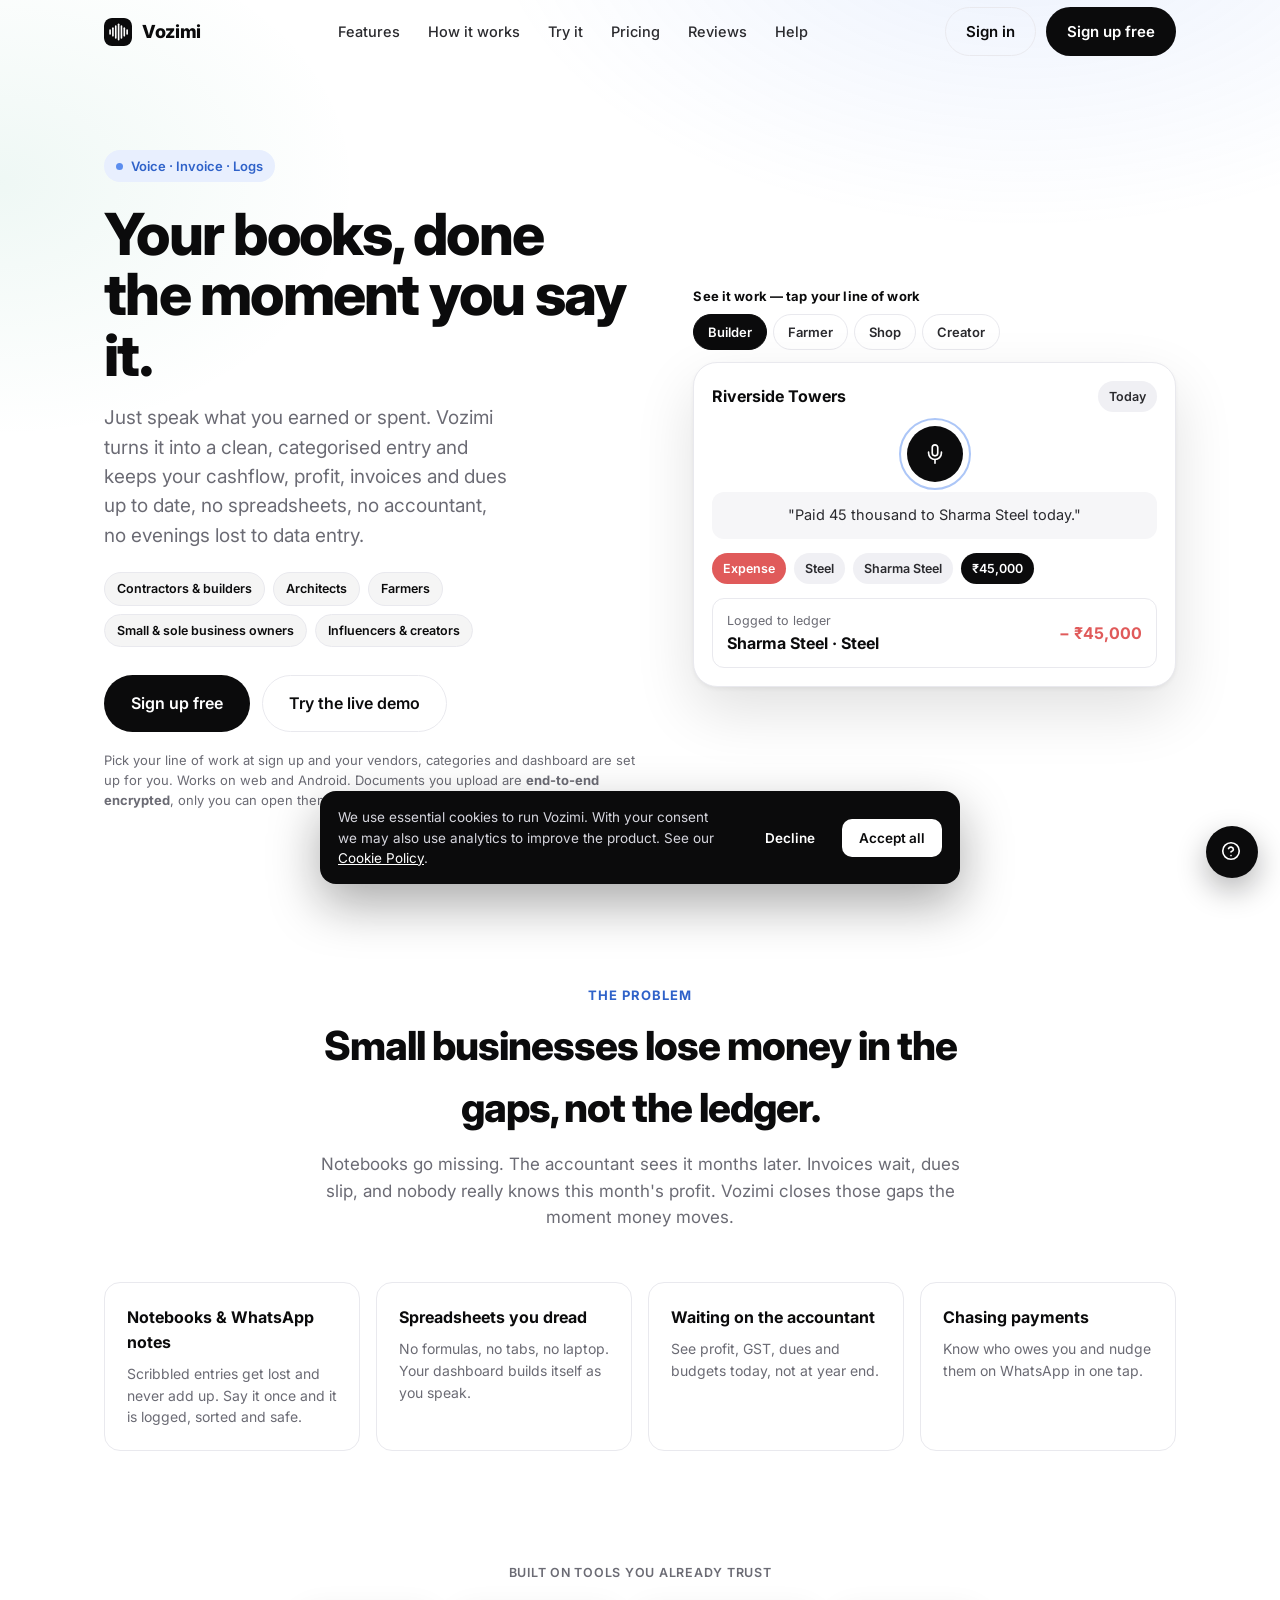
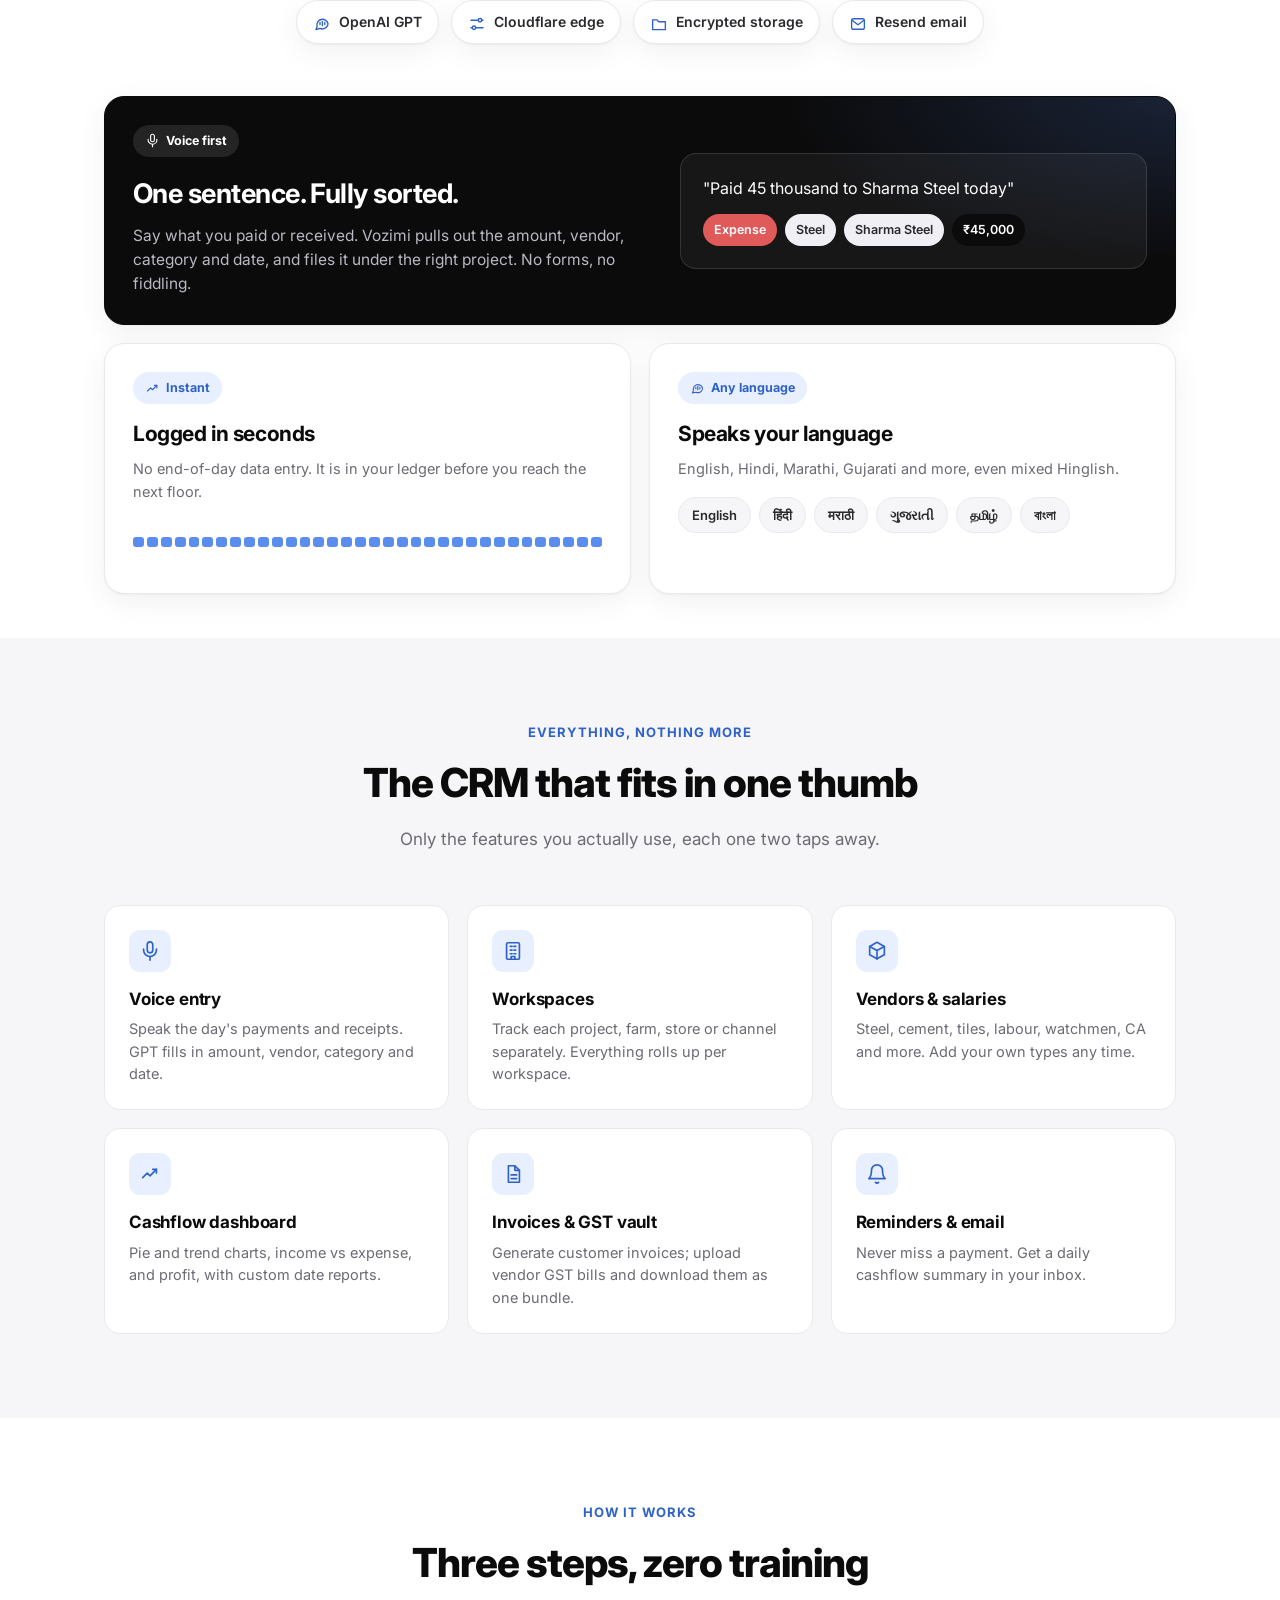
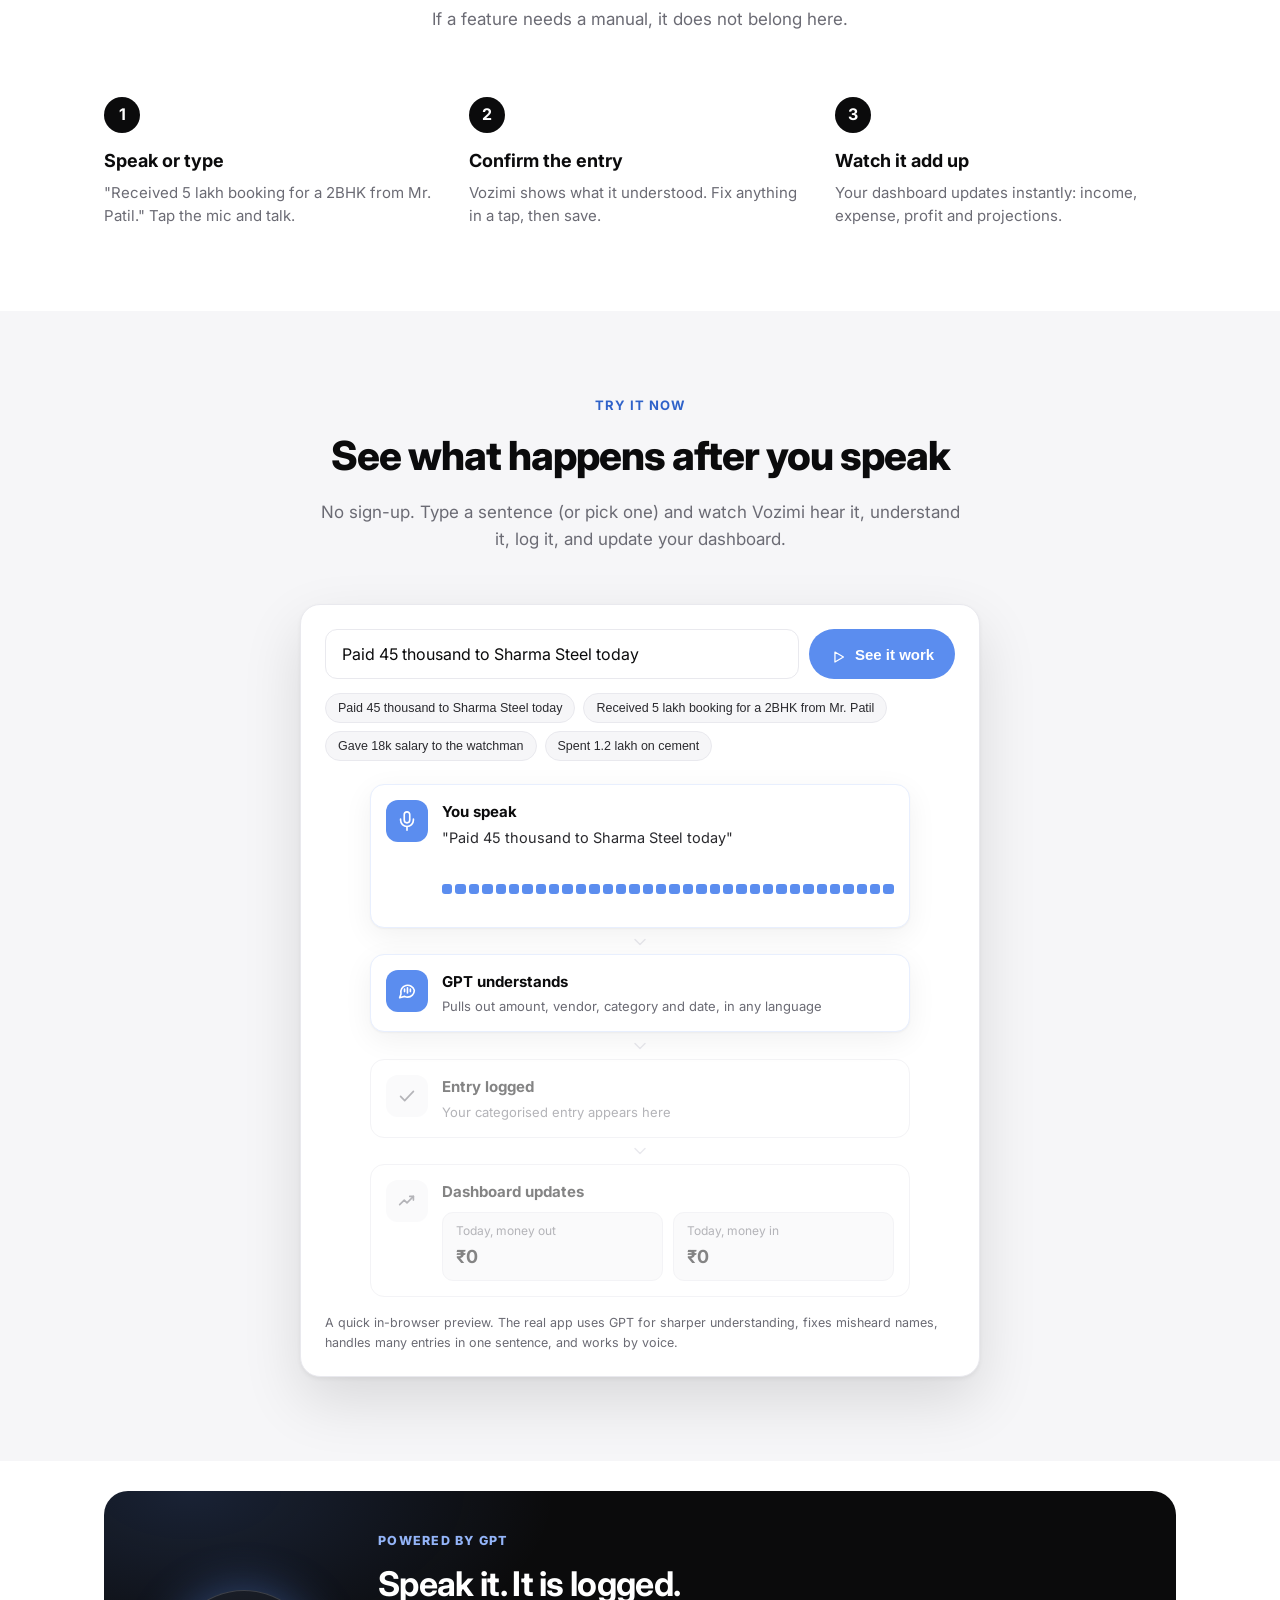
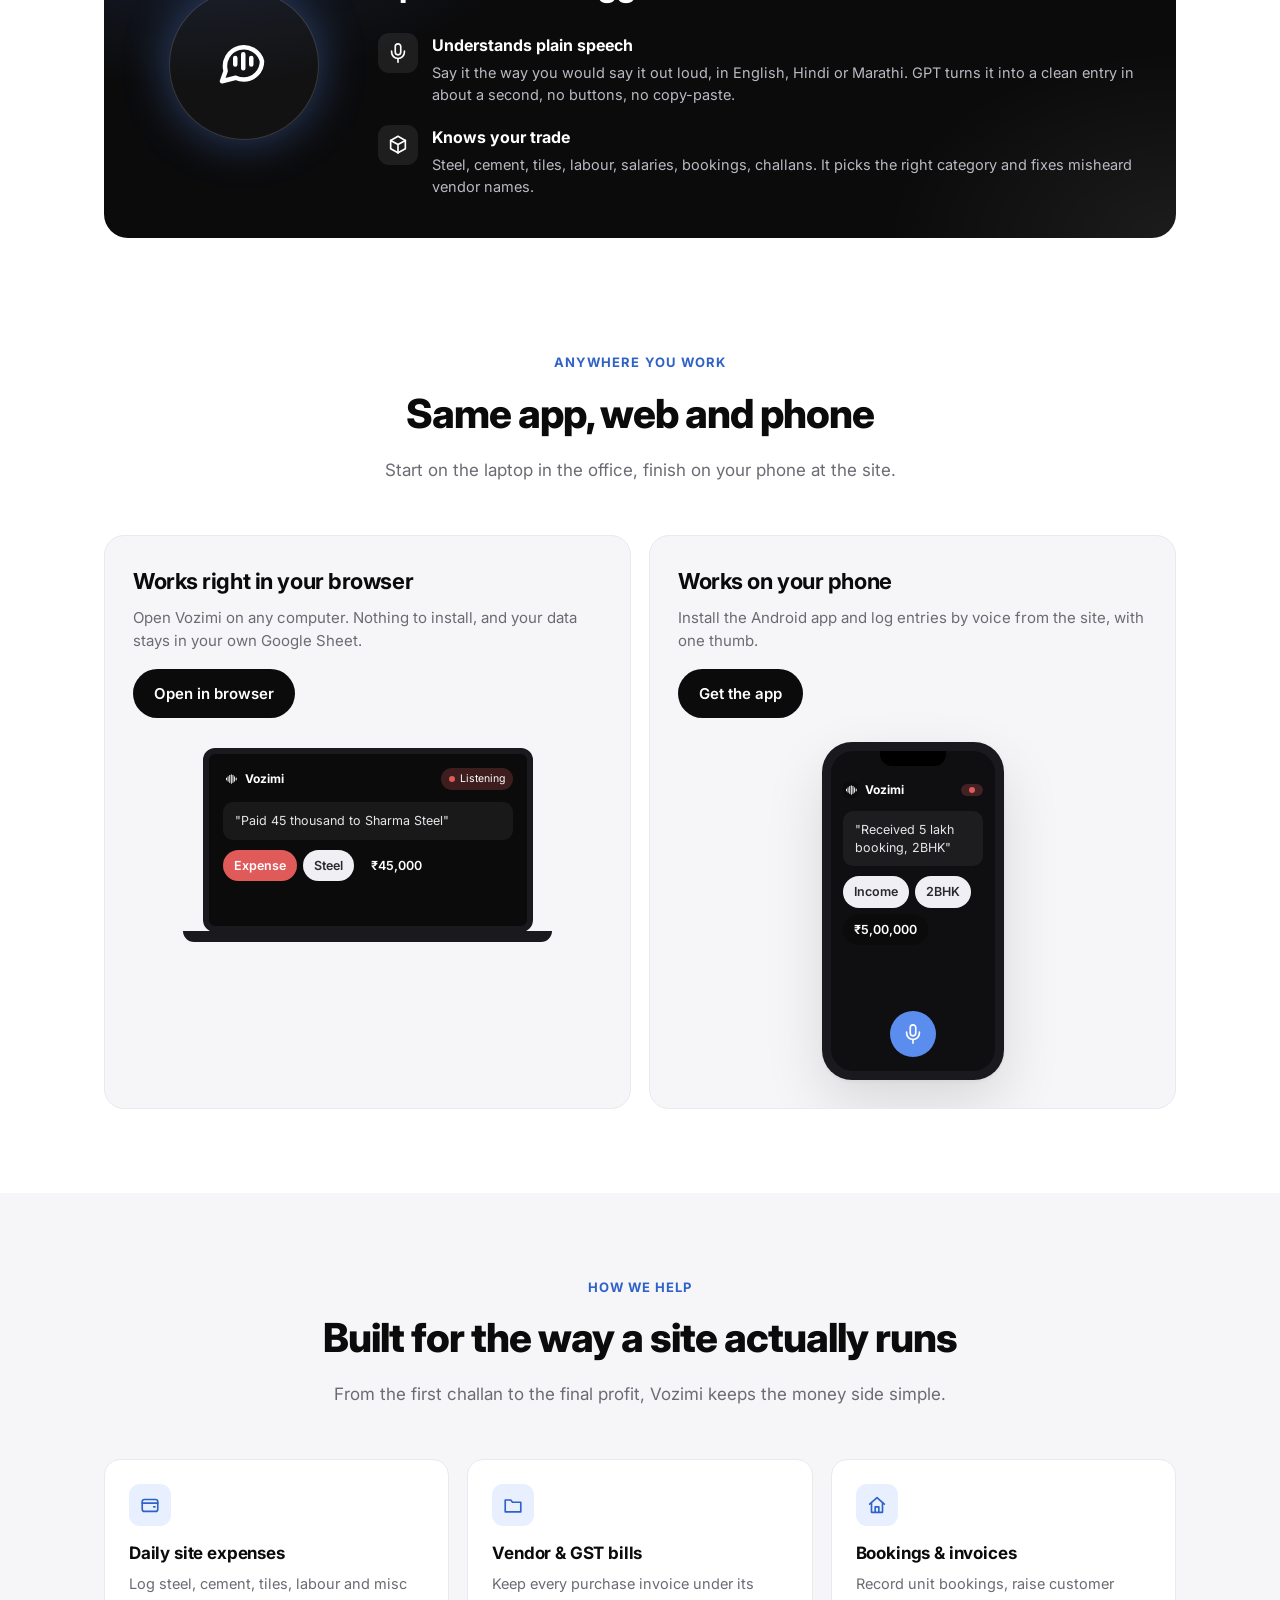
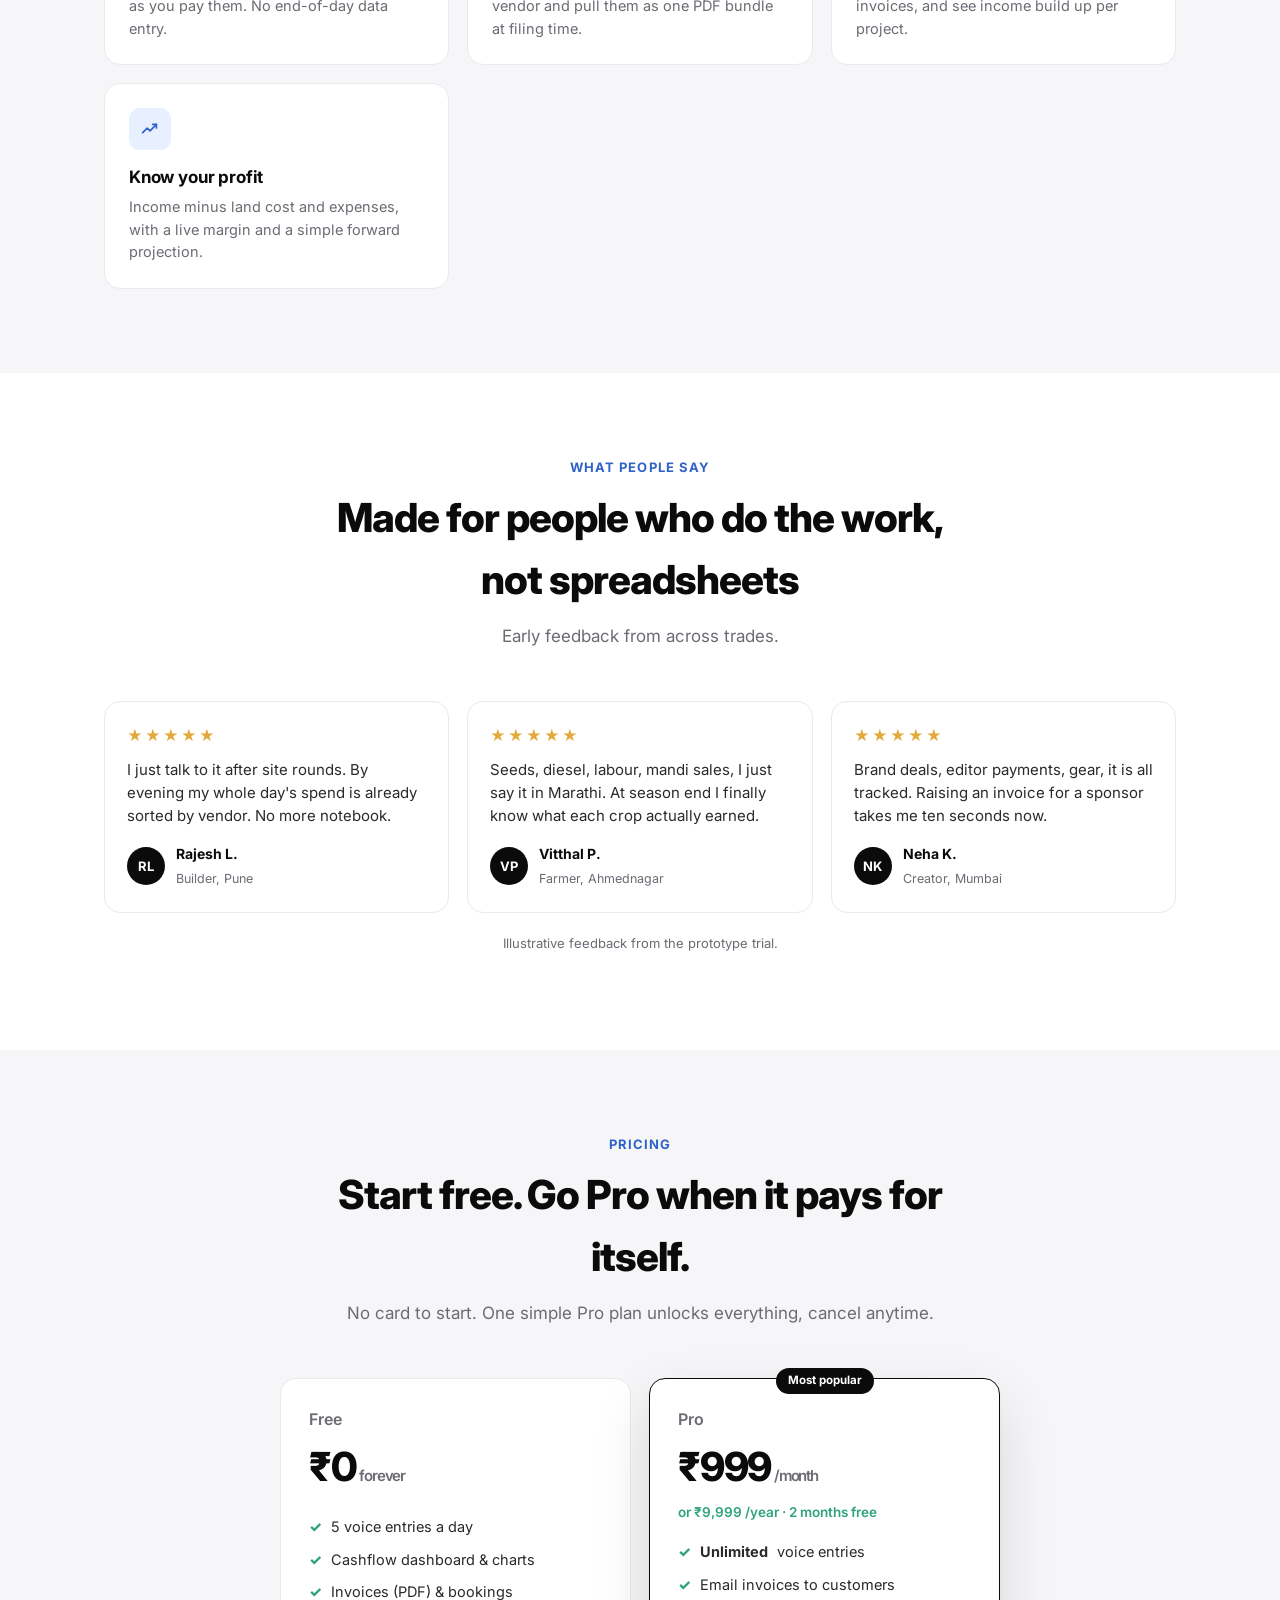
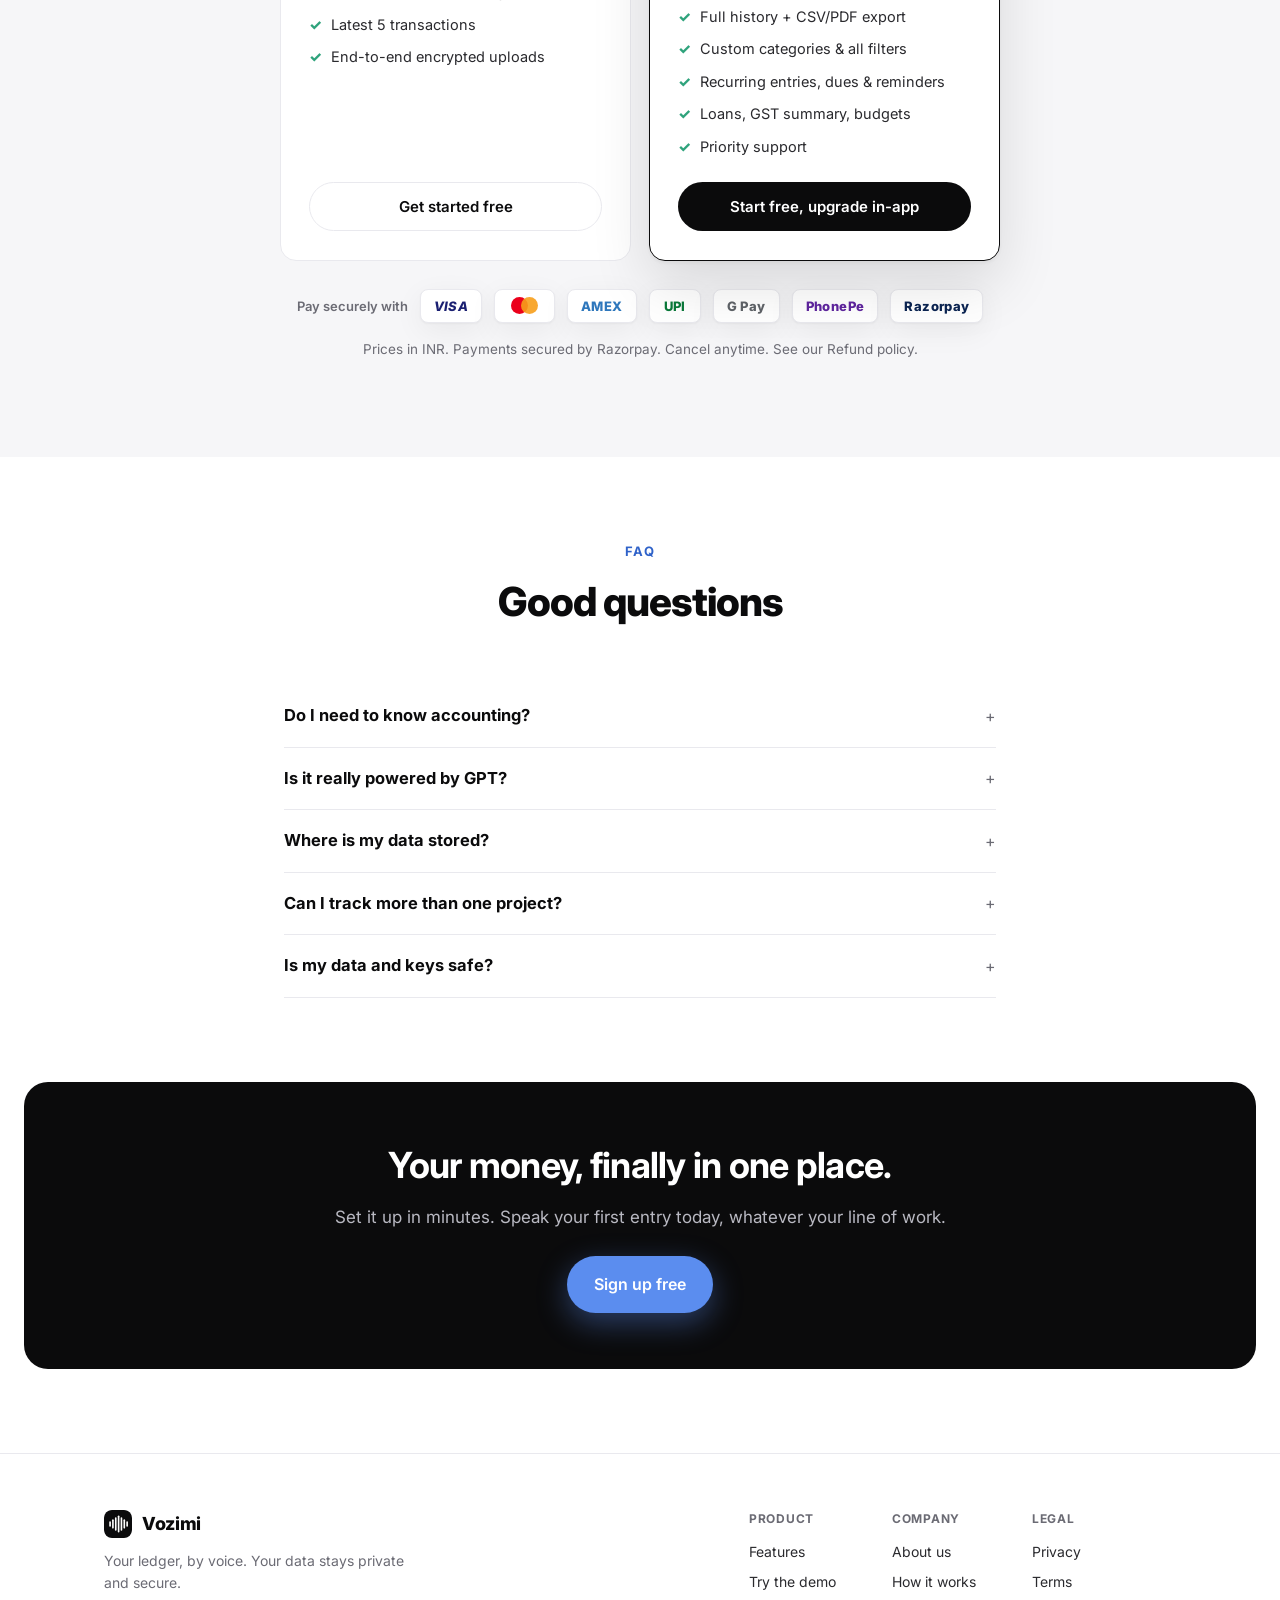
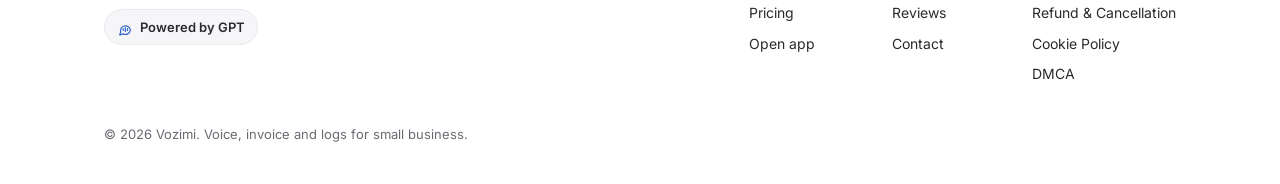
==== commit e60c90f4: "Deploy: Free/Pro pricing" ====
--- a/index.html
+++ b/index.html
@@ -367,27 +367,22 @@
   <div class="wrap">
     <div class="sec-head reveal">
       <div class="kicker">Pricing</div>
-      <h2>Honest, simple pricing</h2>
-      <p>Start free on your own Google Sheet. Upgrade only when it is paying for itself.</p>
-    </div>
-    <div class="price-grid">
+      <h2>Start free. Go Pro when it pays for itself.</h2>
+      <p>No card to start. One simple Pro plan unlocks everything, cancel anytime.</p>
+    </div>
+    <div class="price-grid two">
       <div class="plan reveal">
-        <h3>Starter</h3>
-        <div class="amt">&#8377;0<small> /mo</small></div>
-        <ul><li>1 project</li><li>Voice &amp; manual entry</li><li>Cashflow dashboard</li><li>Your own Google Sheet</li></ul>
-        <a class="btn btn-ghost" href="app.html">Get started</a>
+        <h3>Free</h3>
+        <div class="amt">&#8377;0<small> forever</small></div>
+        <ul><li>5 voice entries a day</li><li>Cashflow dashboard &amp; charts</li><li>Invoices (PDF) &amp; bookings</li><li>Latest 5 transactions</li><li>End-to-end encrypted uploads</li></ul>
+        <a class="btn btn-ghost" href="app.html?signup=1">Get started free</a>
       </div>
       <div class="plan featured reveal" data-d="1">
-        <h3>Builder</h3>
-        <div class="amt">&#8377;499<small> /mo</small></div>
-        <ul><li>Unlimited projects</li><li>Invoices &amp; GST vault</li><li>Daily email reports</li><li>Reminders &amp; projections</li><li>Android app</li></ul>
-        <a class="btn btn-dark" href="app.html">Start free trial</a>
-      </div>
-      <div class="plan reveal" data-d="2">
-        <h3>Firm</h3>
-        <div class="amt">Let's talk</div>
-        <ul><li>Multiple users &amp; roles</li><li>Custom categories &amp; reports</li><li>Priority support</li><li>Data export &amp; backups</li></ul>
-        <a class="btn btn-ghost" href="#contact">Contact us</a>
+        <h3>Pro</h3>
+        <div class="amt">&#8377;999<small> /month</small></div>
+        <div class="amt-alt">or &#8377;9,999 /year &middot; 2 months free</div>
+        <ul><li><b>Unlimited</b> voice entries</li><li>Email invoices to customers</li><li>Full history + CSV/PDF export</li><li>Custom categories &amp; all filters</li><li>Recurring entries, dues &amp; reminders</li><li>Loans, GST summary, budgets</li><li>Priority support</li></ul>
+        <a class="btn btn-dark" href="app.html?signup=1">Start free, upgrade in-app</a>
       </div>
     </div>
     <div class="pay-strip reveal">
@@ -400,7 +395,7 @@
       <span class="pay-badge pb-ppe">PhonePe</span>
       <span class="pay-badge pb-rzp">Razorpay</span>
     </div>
-    <p class="center muted" style="margin-top:16px;font-size:13.5px">Prototype pricing, indicative only. Payments secured by Razorpay. See our <a href="refund.html">Refund policy</a>.</p>
+    <p class="center muted" style="margin-top:16px;font-size:13.5px">Prices in INR. Payments secured by Razorpay. Cancel anytime. See our <a href="refund.html">Refund policy</a>.</p>
   </div>
 </section>
 
--- a/css/site.css
+++ b/css/site.css
@@ -123,6 +123,8 @@
 /* pricing */
 .pricing{background:var(--surface2)}
 .price-grid{display:grid;grid-template-columns:repeat(3,1fr);gap:18px;align-items:stretch}
+.price-grid.two{grid-template-columns:repeat(2,1fr);max-width:720px;margin:0 auto}
+.plan .amt-alt{font-size:13.5px;font-weight:600;color:var(--income,#2FA37C);margin-top:4px}
 .plan{background:var(--surface);border:1px solid var(--line);border-radius:var(--radius);padding:28px;display:flex;flex-direction:column;
   transition:transform .25s var(--ease),box-shadow .25s var(--ease)}
 .plan:hover{transform:translateY(-4px);box-shadow:var(--shadow)}
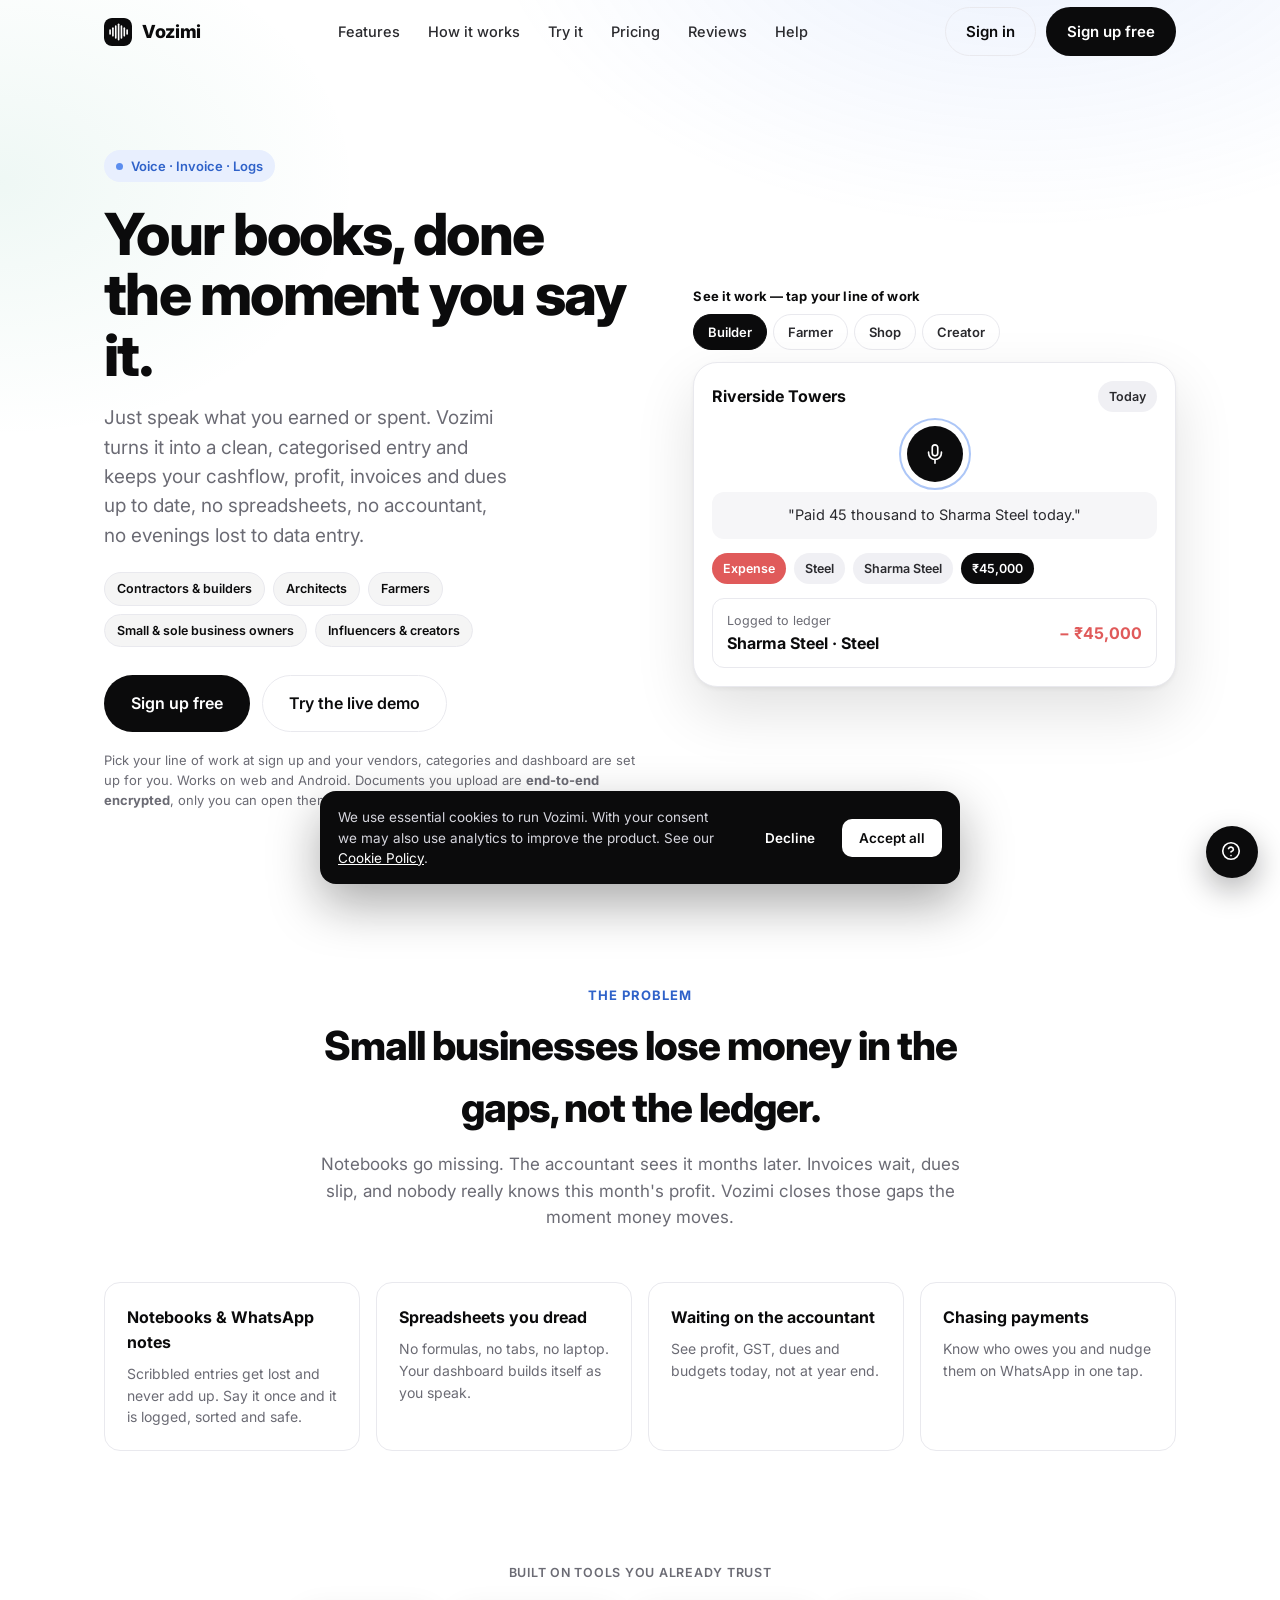
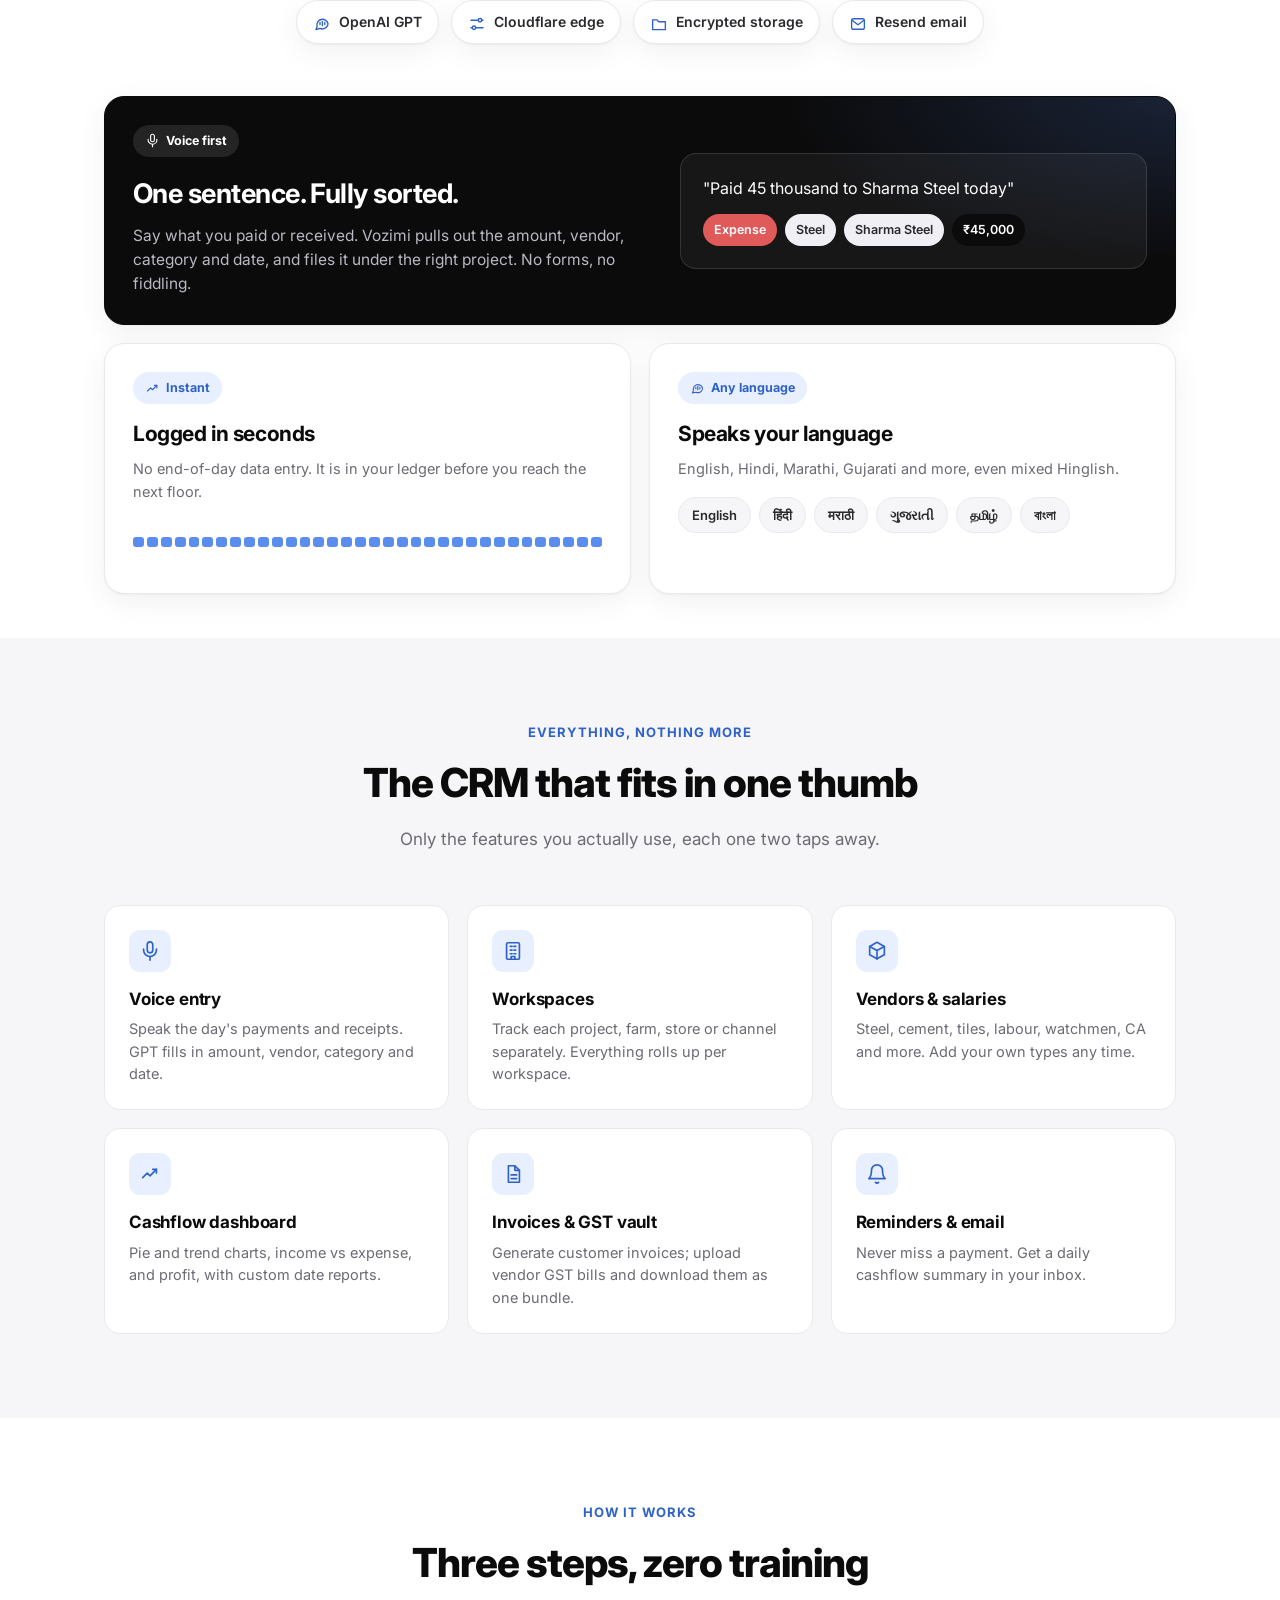
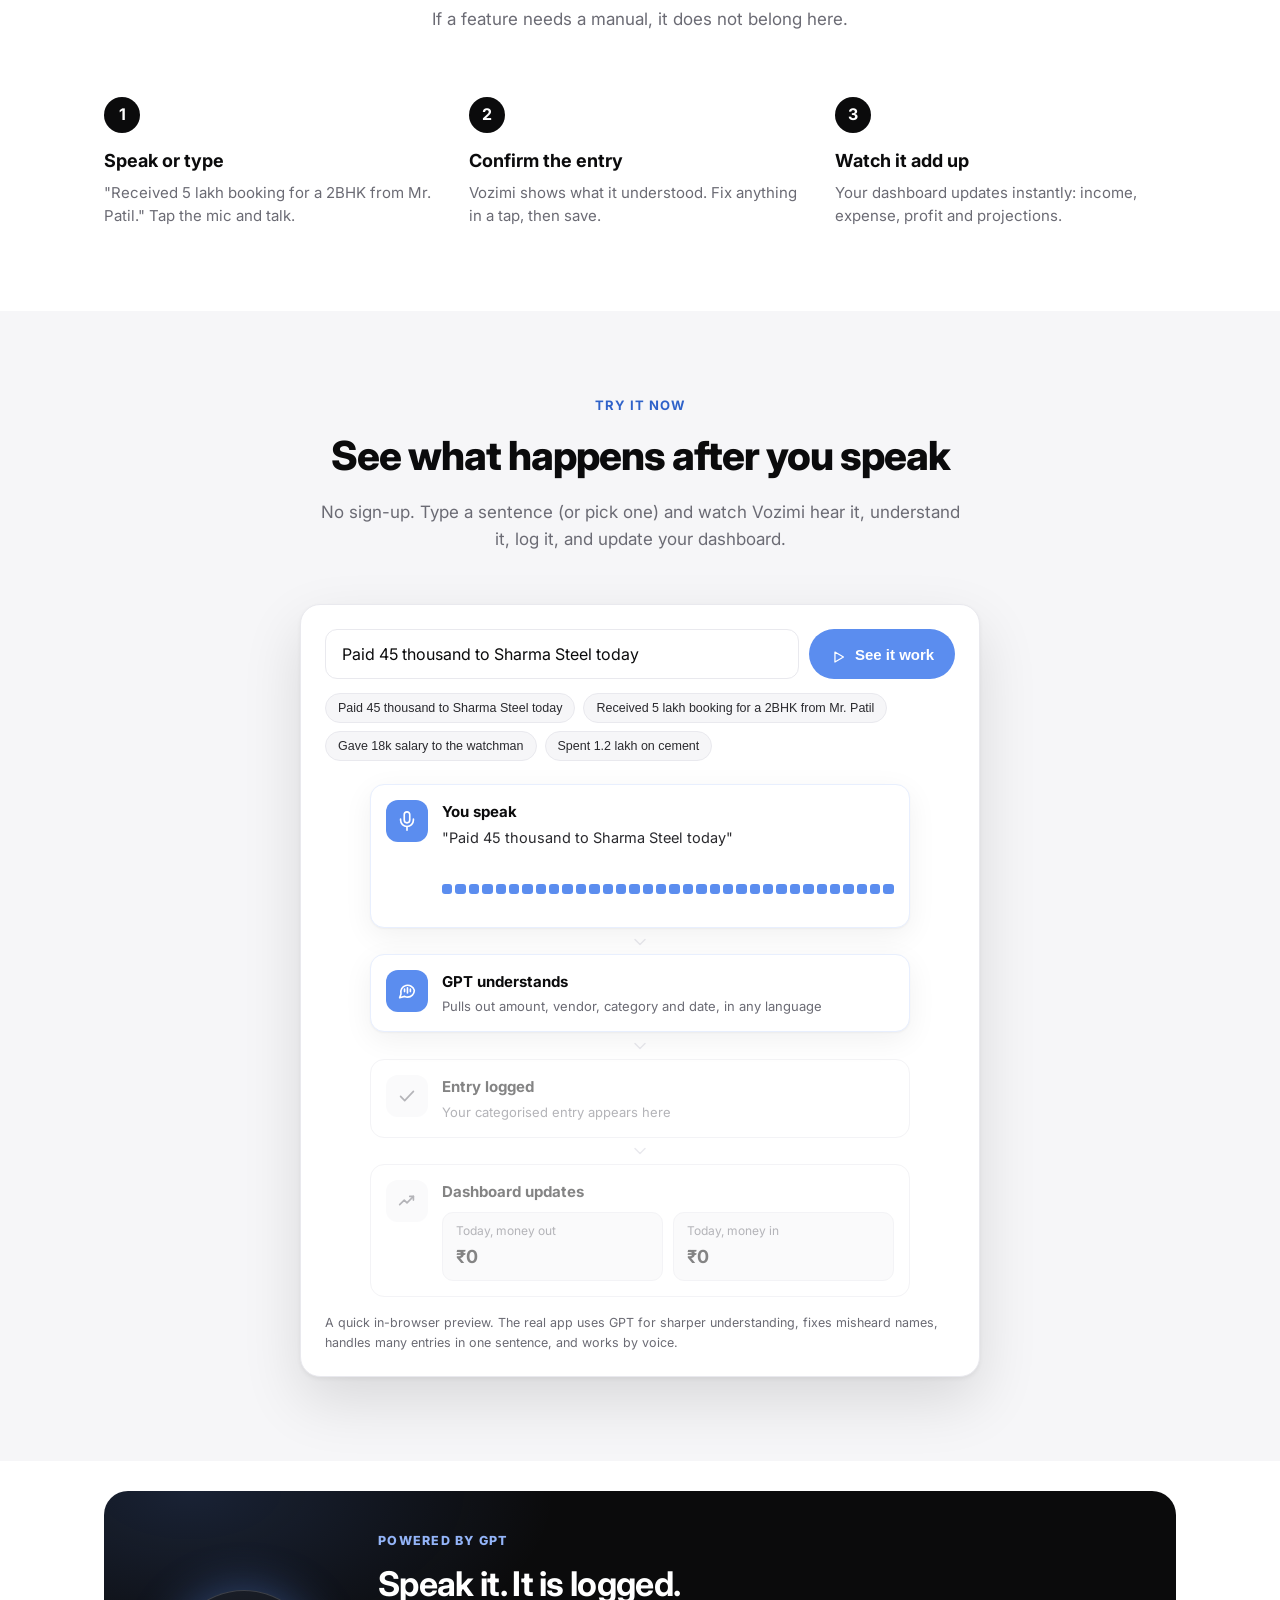
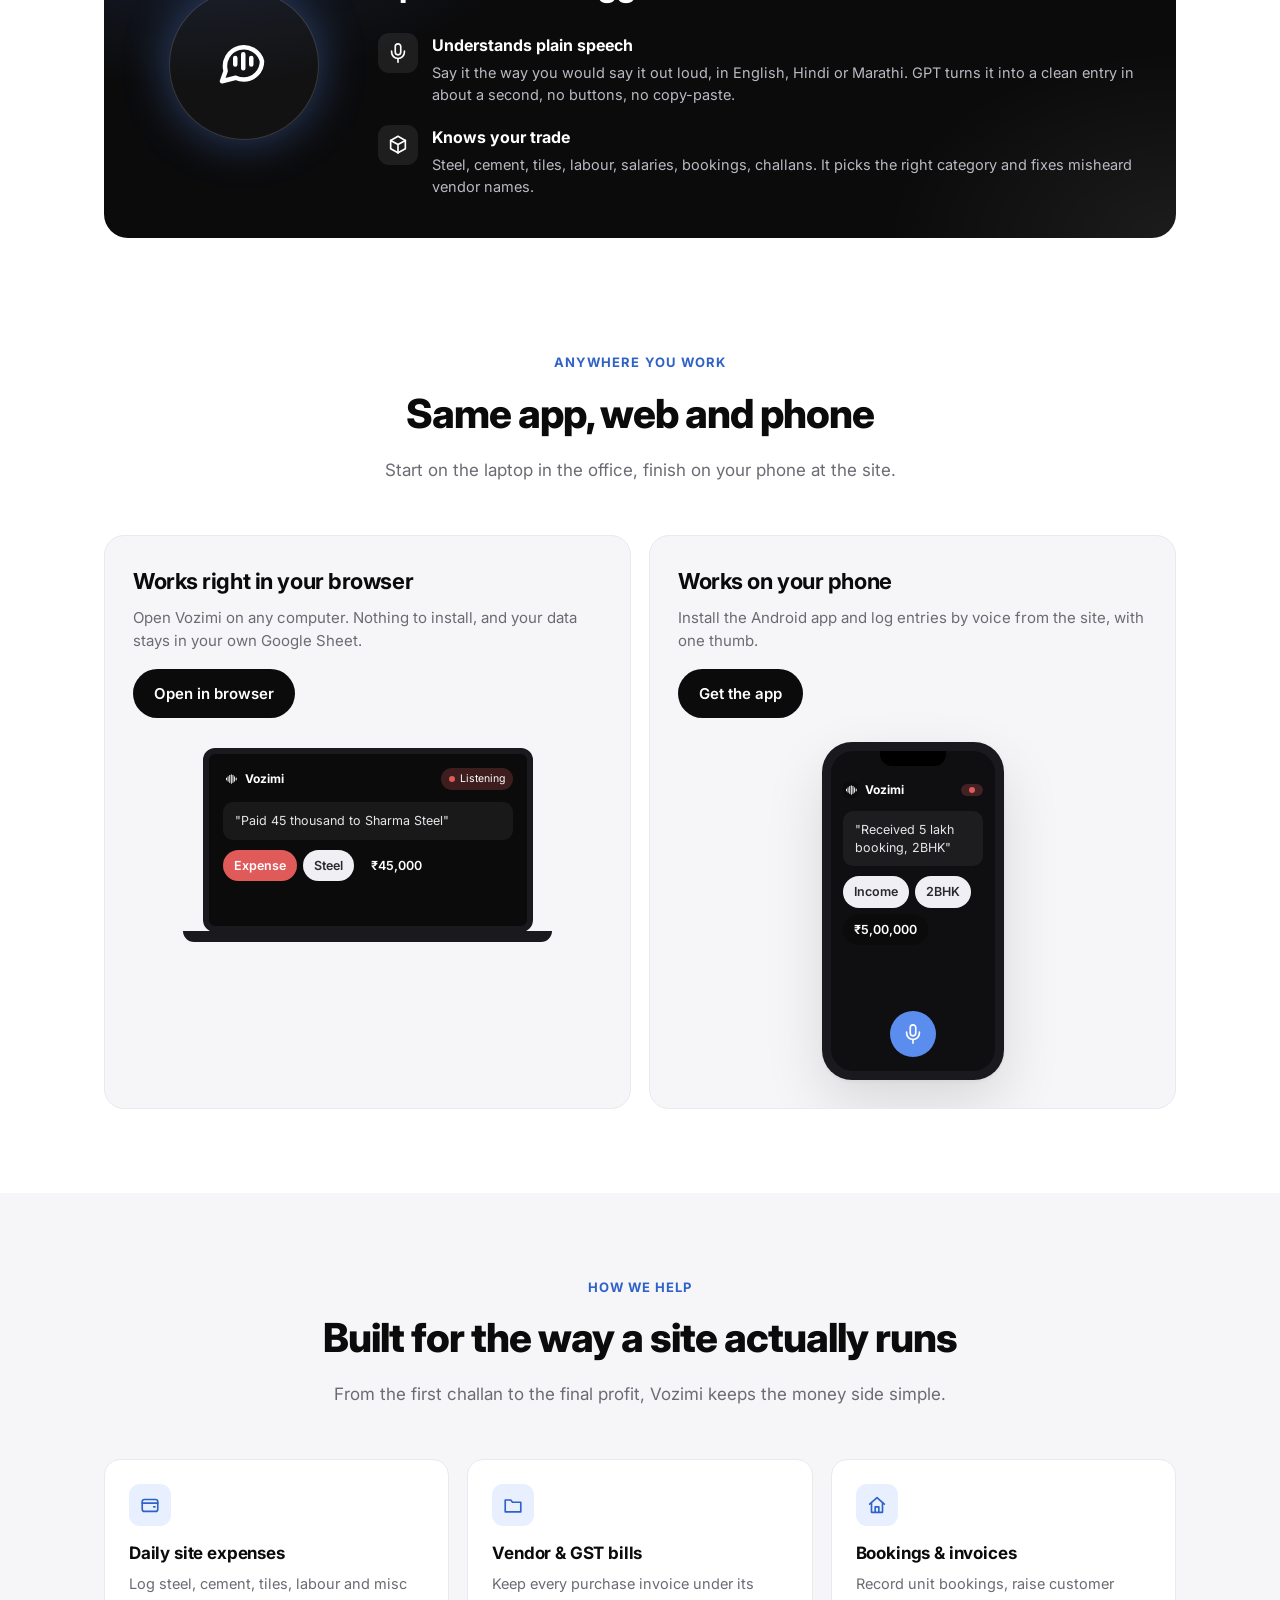
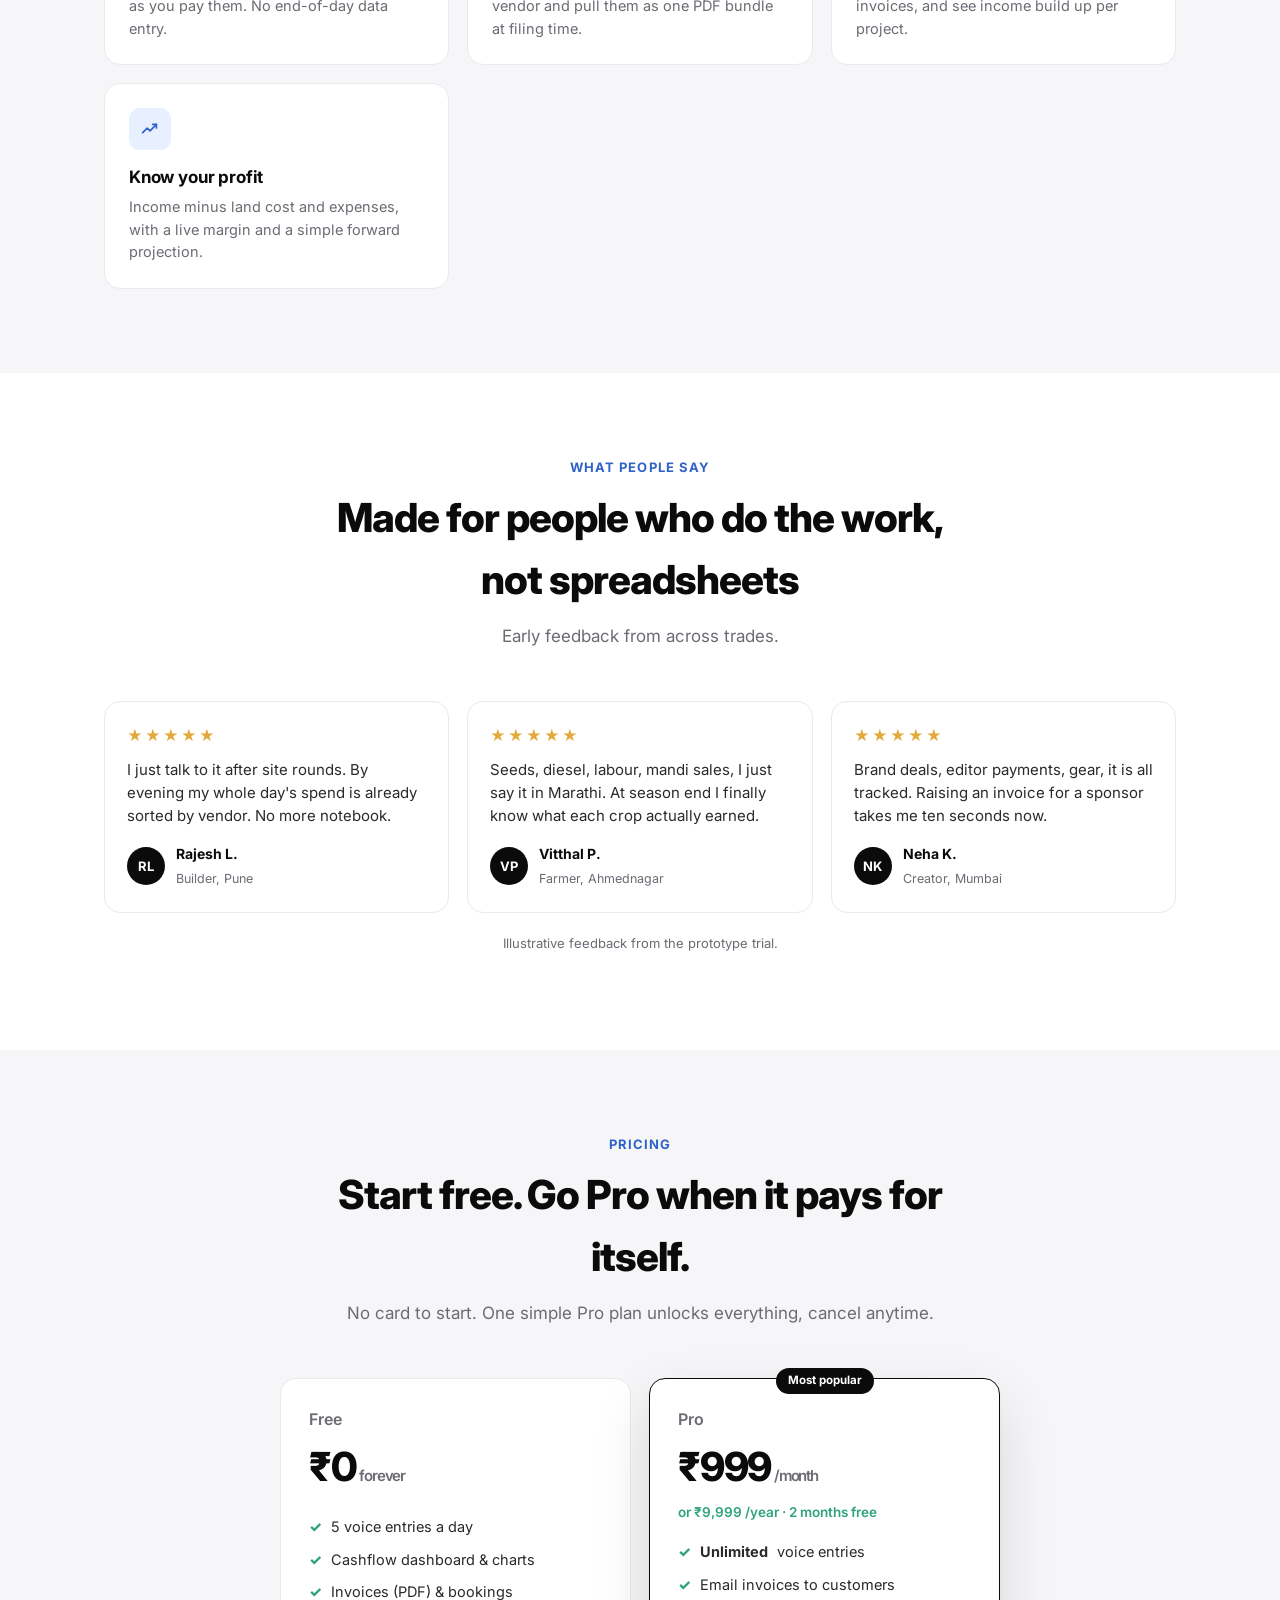
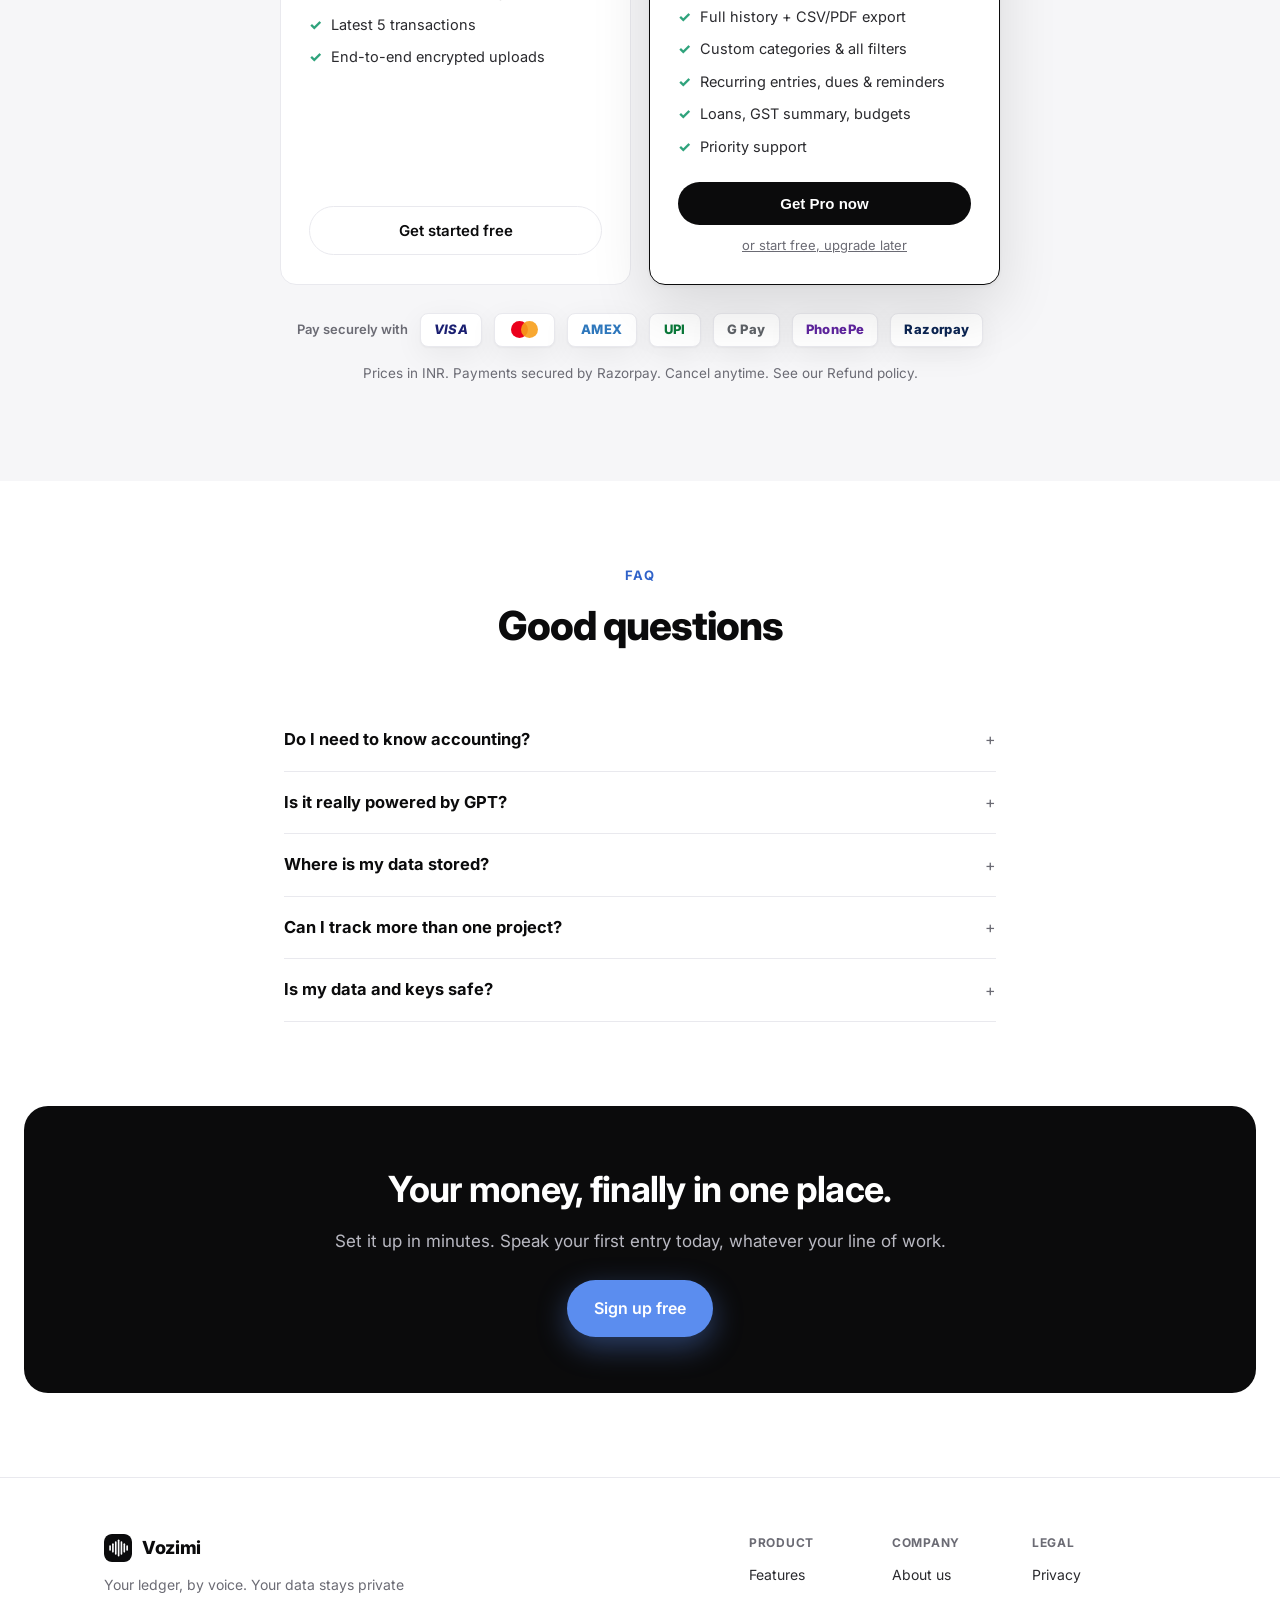
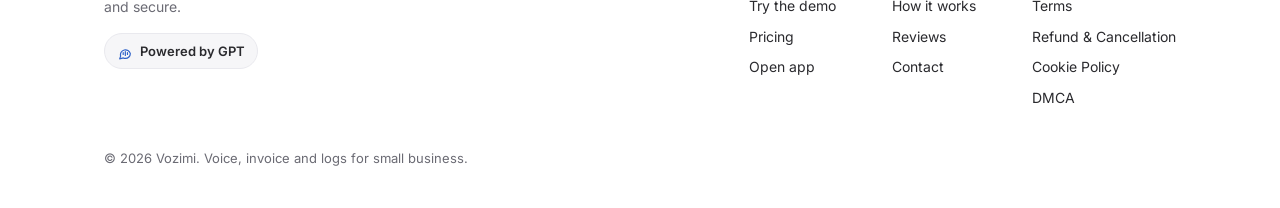
==== commit cee24cdb: "Pay without account from pricing page; webhook provisions Pro + set-password link; autopay copy" ====
--- a/index.html
+++ b/index.html
@@ -382,7 +382,8 @@
         <div class="amt">&#8377;999<small> /month</small></div>
         <div class="amt-alt">or &#8377;9,999 /year &middot; 2 months free</div>
         <ul><li><b>Unlimited</b> voice entries</li><li>Email invoices to customers</li><li>Full history + CSV/PDF export</li><li>Custom categories &amp; all filters</li><li>Recurring entries, dues &amp; reminders</li><li>Loans, GST summary, budgets</li><li>Priority support</li></ul>
-        <a class="btn btn-dark" href="app.html?signup=1">Start free, upgrade in-app</a>
+        <button class="btn btn-dark" type="button" id="getProBtn">Get Pro now</button>
+        <a class="plan-alt" href="app.html?signup=1">or start free, upgrade later</a>
       </div>
     </div>
     <div class="pay-strip reveal">
@@ -458,10 +459,79 @@
 
 <a class="help-fab" href="contact.html" aria-label="Help and support" title="Help & Support"><span data-ic="help"></span></a>
 
+<!-- Public Pro checkout (no account needed; account is created after payment) -->
+<div class="co-bg" id="coBg" hidden>
+  <div class="co-card" role="dialog" aria-modal="true" aria-labelledby="coTitle">
+    <button class="co-x" id="coX" aria-label="Close">&times;</button>
+    <h3 id="coTitle">Get Vozimi Pro</h3>
+    <p class="co-sub">No account needed. Pay now, then set your password, we email you the link.</p>
+    <div class="co-plans" id="coPlans">
+      <button type="button" class="co-plan on" data-interval="monthly"><span class="cp-amt">&#8377;999</span><span class="cp-per">per month</span></button>
+      <button type="button" class="co-plan" data-interval="yearly"><span class="cp-amt">&#8377;9,999</span><span class="cp-per">per year · 2 months free</span></button>
+    </div>
+    <div class="co-field"><label for="coEmail">Email</label><input id="coEmail" type="email" inputmode="email" placeholder="you@example.com" autocomplete="email"/></div>
+    <div class="co-field"><label for="coName">Name <span class="co-opt">(optional)</span></label><input id="coName" type="text" placeholder="Your name"/></div>
+    <div class="co-field"><label for="coWa">WhatsApp <span class="co-opt">(optional)</span></label><input id="coWa" type="tel" inputmode="tel" placeholder="+91 98765 43210"/></div>
+    <p class="co-err" id="coErr" hidden></p>
+    <button class="btn btn-dark btn-block" id="coPay" type="button">Continue to secure payment</button>
+    <p class="co-fine">Auto-renews, cancel anytime. Payments secured by Razorpay. By continuing you agree to our <a href="terms.html">Terms</a> and <a href="refund.html">Refund policy</a>.</p>
+  </div>
+</div>
+
+<script src="https://checkout.razorpay.com/v1/checkout.js"></script>
 <script src="js/config.js"></script>
 <script src="js/icons.js"></script>
 <script src="js/consent.js"></script>
 <script src="js/site.js"></script>
+<script>
+/* Public Pro checkout: subscribe without an account. On success the backend webhook
+ * provisions a Pro account and emails a "set your password" link. */
+(function(){
+  var bg=document.getElementById('coBg'); if(!bg) return;
+  var interval='monthly', busy=false;
+  function open(){ bg.hidden=false; document.body.style.overflow='hidden'; var e=document.getElementById('coEmail'); if(e) setTimeout(function(){e.focus();},50); }
+  function close(){ bg.hidden=true; document.body.style.overflow=''; showErr(''); }
+  function showErr(m){ var el=document.getElementById('coErr'); if(!el) return; el.textContent=m||''; el.hidden=!m; }
+  var btn=document.getElementById('getProBtn'); if(btn) btn.addEventListener('click',open);
+  document.getElementById('coX').addEventListener('click',close);
+  bg.addEventListener('click',function(e){ if(e.target===bg) close(); });
+  document.getElementById('coPlans').addEventListener('click',function(e){ var b=e.target.closest('.co-plan'); if(!b) return;
+    interval=b.getAttribute('data-interval');
+    Array.prototype.forEach.call(this.children,function(x){ x.classList.toggle('on',x===b); });
+  });
+  function validEmail(v){ return /^[^\s@]+@[^\s@]+\.[^\s@]+$/.test(v); }
+  document.getElementById('coPay').addEventListener('click',function(){
+    if(busy) return;
+    var email=(document.getElementById('coEmail').value||'').trim().toLowerCase();
+    var name=(document.getElementById('coName').value||'').trim();
+    var wa=(document.getElementById('coWa').value||'').trim();
+    if(!validEmail(email)){ showErr('Please enter a valid email address.'); return; }
+    if(typeof Razorpay==='undefined'){ showErr('Payment is still loading, please try again in a moment.'); return; }
+    showErr(''); busy=true; var pay=document.getElementById('coPay'); var label=pay.textContent; pay.textContent='Starting secure checkout...'; pay.disabled=true;
+    var base=(window.BK&&BK.apiBase&&BK.apiBase())||'';
+    fetch(base,{method:'POST',headers:{'Content-Type':'text/plain;charset=utf-8'},body:JSON.stringify({action:'publicCheckout',payload:{email:email,name:name,whatsapp:wa,interval:interval}})})
+      .then(function(r){return r.json();})
+      .then(function(j){
+        busy=false; pay.textContent=label; pay.disabled=false;
+        if(!j.ok){
+          if(j.code==='HAS_ACCOUNT'){ showErr('You already have an account. Redirecting you to sign in...'); setTimeout(function(){ location.href='app.html?email='+encodeURIComponent(email); },1400); return; }
+          if(j.code==='PAY_OFF'){ showErr('Online payment is not live yet. Please start free in the app, you can upgrade from inside.'); return; }
+          showErr(j.error||'Could not start checkout. Please try again.'); return;
+        }
+        var d=j.data;
+        var rz=new Razorpay({ key:d.keyId, subscription_id:d.subscriptionId, name:'Vozimi', description:'Vozimi Pro ('+d.interval+')',
+          theme:{color:'#0B0B0C'}, prefill:{ email:email, name:name, contact:wa.replace(/[^\d+]/g,'') },
+          handler:function(){
+            document.querySelector('.co-card').innerHTML='<h3>Payment received</h3><p class="co-sub">Thank you. Your Pro account is being set up.</p><p class="co-sub"><b>Check your email</b> (and spam) for a link to set your password, then sign in. It can take a minute to arrive.</p><a class="btn btn-dark btn-block" href="app.html">Go to sign in</a>';
+          },
+          modal:{ ondismiss:function(){ showErr('Payment was cancelled. You can try again anytime.'); } }
+        });
+        rz.open();
+      })
+      .catch(function(){ busy=false; pay.textContent=label; pay.disabled=false; showErr('Network error. Please check your connection and try again.'); });
+  });
+})();
+</script>
 <script>
 /* Multi-profession demo swapper for the hero mock. */
 (function(){
--- a/css/site.css
+++ b/css/site.css
@@ -387,3 +387,28 @@
 .help-fab{position:fixed;right:22px;bottom:22px;z-index:120;width:52px;height:52px;border-radius:50%;background:var(--ink);color:#fff;display:grid;place-items:center;box-shadow:0 12px 30px rgba(11,11,12,.3);transition:transform .18s var(--ease)}
 .help-fab:hover{transform:scale(1.06)}
 .help-fab [data-ic]{width:24px;height:24px;display:inline-flex;color:#fff}
+
+/* Pricing Pro CTA alt link + public checkout modal */
+.plan-alt{display:block;margin-top:10px;font-size:13px;color:var(--muted);text-decoration:underline;text-align:center}
+.plan-alt:hover{color:var(--ink)}
+.btn-block{display:flex;width:100%;justify-content:center}
+.co-bg{position:fixed;inset:0;z-index:200;background:rgba(11,11,12,.55);backdrop-filter:blur(3px);display:flex;align-items:center;justify-content:center;padding:16px}
+.co-bg[hidden]{display:none}
+.co-card{background:var(--surface);border-radius:var(--radius);box-shadow:var(--shadow-lg);width:100%;max-width:420px;padding:26px 24px;position:relative;max-height:92vh;overflow:auto}
+.co-x{position:absolute;top:12px;right:14px;border:none;background:transparent;font-size:26px;line-height:1;color:var(--muted);cursor:pointer}
+.co-x:hover{color:var(--ink)}
+.co-card h3{margin:0 0 6px;font-size:21px}
+.co-sub{margin:0 0 16px;font-size:14px;color:var(--muted)}
+.co-plans{display:grid;grid-template-columns:1fr 1fr;gap:10px;margin-bottom:16px}
+.co-plan{border:1.5px solid var(--line);background:var(--surface);border-radius:var(--radius-sm);padding:12px 10px;cursor:pointer;text-align:center;display:flex;flex-direction:column;gap:3px;transition:border-color .15s var(--ease),background .15s var(--ease)}
+.co-plan.on{border-color:var(--ink);background:var(--surface2)}
+.cp-amt{font-weight:700;font-size:17px;color:var(--ink)}
+.cp-per{font-size:11.5px;color:var(--muted)}
+.co-field{margin-bottom:12px}
+.co-field label{display:block;font-size:12.5px;font-weight:600;color:var(--ink2);margin-bottom:5px}
+.co-opt{font-weight:400;color:var(--muted)}
+.co-field input{width:100%;padding:11px 12px;border:1.5px solid var(--line);border-radius:var(--radius-sm);font-size:15px;font-family:inherit;background:var(--surface)}
+.co-field input:focus{outline:none;border-color:var(--ink)}
+.co-err{margin:0 0 12px;font-size:13px;color:var(--expense);font-weight:500}
+.co-fine{margin:12px 0 0;font-size:11.5px;color:var(--muted);line-height:1.5;text-align:center}
+.co-fine a{color:var(--ink2);text-decoration:underline}
